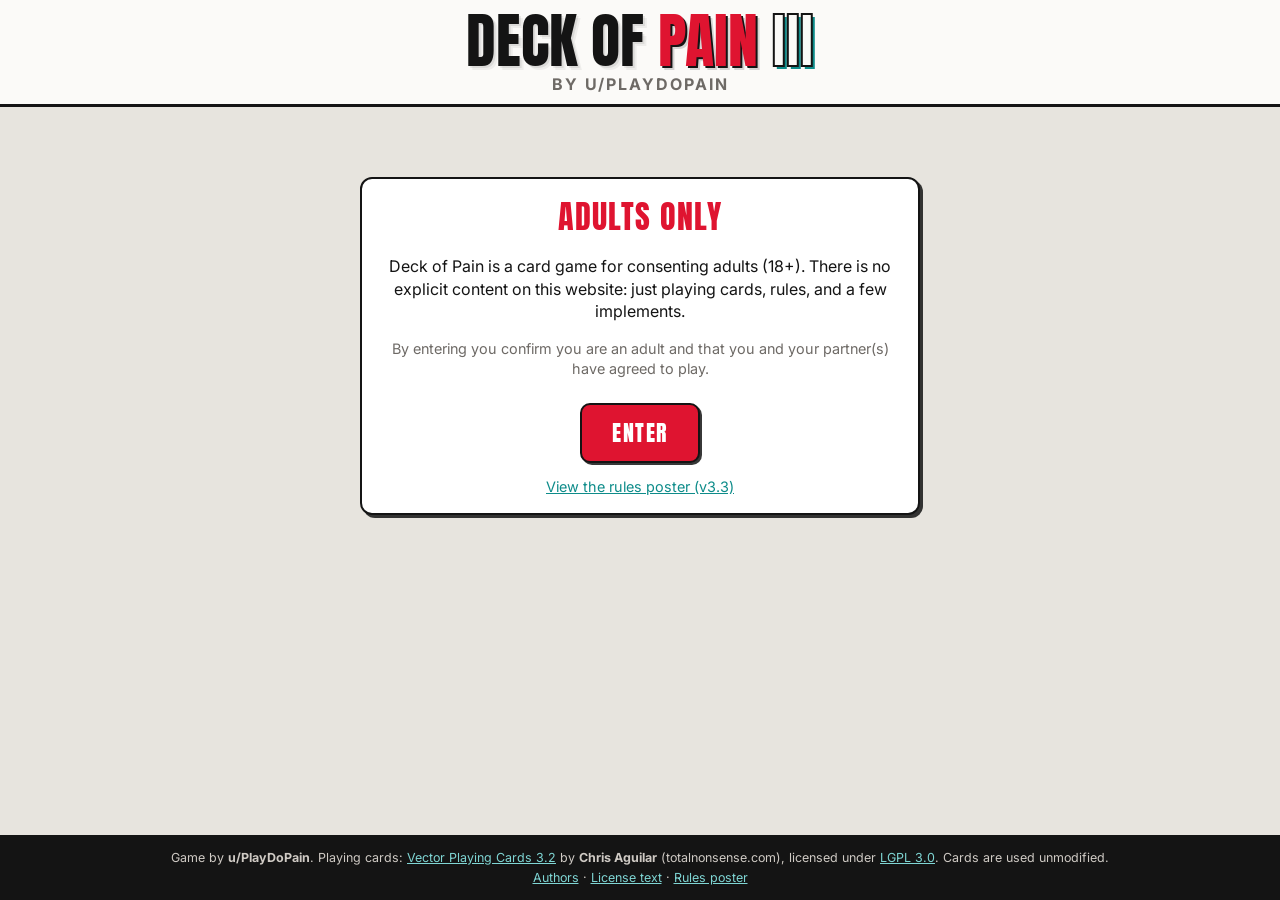
==== index.html @ e282c16d "Add playable web app, rules engine, tests and Pages workflow Co-Authored-By: Claude Sonnet 5.5 <nore" ====
<!DOCTYPE html>
<html lang="en">
<head>
<meta charset="UTF-8">
<meta name="viewport" content="width=device-width, initial-scale=1, viewport-fit=cover">
<meta name="robots" content="noindex, nofollow">
<meta name="apple-mobile-web-app-capable" content="yes">
<meta name="theme-color" content="#141414">
<title>Deck of Pain III</title>
<link rel="preconnect" href="https://fonts.googleapis.com">
<link rel="preconnect" href="https://fonts.gstatic.com" crossorigin>
<link href="https://fonts.googleapis.com/css2?family=Anton&family=IBM+Plex+Mono:wght@500;600&family=Inter:wght@400;500;600;700;800&display=swap" rel="stylesheet">
<link rel="stylesheet" href="css/style.css">
</head>
<body>
<header class="masthead">
  <div class="title">Deck of <span class="pain">Pain</span> <span class="three">III</span></div>
  <div class="byline">By u/PlayDoPain</div>
</header>

<main id="app">
  <!-- Cover -->
  <section id="screen-cover" class="screen">
    <div class="card-box cover-box">
      <h2>Adults only</h2>
      <p>Deck of Pain is a card game for consenting adults (18+). There is no explicit content on this website: just playing cards, rules, and a few implements.</p>
      <p class="muted">By entering you confirm you are an adult and that you and your partner(s) have agreed to play.</p>
      <button class="btn btn-primary btn-big" id="btn-enter">Enter</button>
      <p class="cover-links"><a href="poster.html" target="_blank" rel="noopener">View the rules poster (v3.3)</a></p>
    </div>
  </section>

  <!-- Setup -->
  <section id="screen-setup" class="screen" hidden>
    <div class="setup-grid">
      <div class="card-box sir-box">
        <h2><span class="role">SIR</span> Implements</h2>
        <div class="row-actions">
          <button class="btn btn-small" id="impl-all" type="button">All</button>
          <button class="btn btn-small" id="impl-none" type="button">None</button>
          <span class="muted" id="impl-count"></span>
        </div>
        <div class="impl-tiles" id="impl-tiles"></div>
      </div>
      <div class="card-box boy-box">
        <h2><span class="role">BOY</span> Privileges</h2>
        <label class="field">Privilege (clothed)
          <input type="text" id="priv-clothed" maxlength="120" autocomplete="off">
        </label>
        <label class="field">Privilege (restrained)
          <input type="text" id="priv-restrained" maxlength="120" autocomplete="off">
        </label>
        <p class="muted">Negotiate before you start. Boy can earn or revise it with a Straight or Three of a Kind.</p>
      </div>
    </div>
    <div class="center-actions">
      <button class="btn btn-primary btn-big" id="btn-start" type="button">Shuffle &amp; Begin</button>
    </div>
  </section>

  <!-- Game -->
  <section id="screen-game" class="screen" hidden>
    <div class="hud">
      <div class="hud-stats">
        <div class="stat"><span class="stat-label">Game</span><span class="stat-val" id="st-game">1</span></div>
        <div class="stat"><span class="stat-label">Round</span><span class="stat-val" id="st-round">1</span></div>
        <div class="stat"><span class="stat-label">Intensity</span><span class="stat-val" id="st-intensity">3</span></div>
        <div class="stat"><span class="stat-label">Clothes off</span><span class="stat-val" id="st-clothes">0</span></div>
        <div class="stat"><span class="stat-label">Restraints</span><span class="stat-val" id="st-restraints">0</span></div>
      </div>
      <div class="deck3d" id="deck3d" title="Cards left in the Drawing Pile">
        <div class="deck-stack" id="deck-stack"></div>
        <div class="deck-count"><b id="deck-n">54</b> left</div>
      </div>
      <div class="hud-controls">
        <div class="toggle" role="group" aria-label="Mode">
          <button type="button" id="mode-clothed" class="on" aria-pressed="true">Clothed</button>
          <button type="button" id="mode-restrained" aria-pressed="false">Restrained</button>
        </div>
        <button class="btn btn-small btn-ghost" id="btn-end" type="button">End game</button>
      </div>
    </div>

    <div class="panels">
      <div class="panel" id="p-implement"></div>
      <div class="panel" id="p-punish"></div>
      <div class="panel" id="p-sir"></div>
      <div class="panel" id="p-boy"></div>
    </div>
    <div class="center-actions">
      <button class="btn btn-primary btn-big" id="btn-execute" type="button">Execute</button>
    </div>
  </section>

  <!-- Game over -->
  <section id="screen-over" class="screen" hidden>
    <div class="card-box over-box" id="over-box"></div>
    <div class="center-actions">
      <button class="btn btn-big" id="btn-save-pic" type="button">Save as picture</button>
      <button class="btn btn-primary btn-big" id="btn-again" type="button">Play again</button>
    </div>
  </section>
</main>

<footer class="credits">
  <p>Game by <b>u/PlayDoPain</b>. Playing cards: <a href="https://totalnonsense.com/open-source-vector-playing-cards/" target="_blank" rel="noopener">Vector Playing Cards 3.2</a> by <b>Chris Aguilar</b> (totalnonsense.com), licensed under <a href="https://www.gnu.org/licenses/lgpl-3.0.html" target="_blank" rel="noopener">LGPL 3.0</a>. Cards are used unmodified.</p>
  <p><a href="assets/credits/AUTHORS.txt">Authors</a> · <a href="assets/credits/LGPL%203.0%20-%20LICENSING%20INFORMATION.txt">License text</a> · <a href="poster.html" target="_blank" rel="noopener">Rules poster</a></p>
</footer>

<div id="modal" class="modal" hidden><div class="modal-box" role="dialog" aria-modal="true"><div id="modal-body"></div><div class="modal-actions" id="modal-actions"></div></div></div>

<script src="js/yaml.js"></script>
<script src="js/icons.js"></script>
<script src="js/engine.js"></script>
<script src="js/app.js"></script>
</body>
</html>
---- css/style.css ----
:root{
  --ink:#141414; --paper:#FBFAF8; --bg:#E7E4DE; --punish:#DF1430; --mercy:#0E8C8A; --clothes:#7A2E8C; --muted:#6E6A66;
  --punish-bg:#FDEEEF; --mercy-bg:#EAF6F5; --icon-cut:#fff;
  --safe-b:env(safe-area-inset-bottom,0px);
}
*{box-sizing:border-box;}
html{-webkit-text-size-adjust:100%;}
body{margin:0; background:var(--bg); color:var(--ink); font-family:'Inter',system-ui,-apple-system,sans-serif; line-height:1.4;
  min-height:100vh; min-height:100dvh; display:flex; flex-direction:column; touch-action:manipulation;
  padding:env(safe-area-inset-top,0) env(safe-area-inset-right,0) 0 env(safe-area-inset-left,0);}
button,input{font:inherit; color:inherit;}
button{-webkit-tap-highlight-color:transparent; cursor:pointer;}
[hidden]{display:none !important;}
a{color:var(--mercy);}
h2,h3{margin:0 0 .5em;}
.muted{color:var(--muted); font-size:.9rem;}
.bad{color:var(--punish); font-weight:600;}

/* ---- masthead (persistent) ---- */
.masthead{background:var(--paper); border-bottom:3px solid var(--ink); text-align:center; padding:10px 12px 8px;}
.title{font-family:'Anton',Impact,sans-serif; font-size:clamp(32px,8vw,60px); line-height:1.02; text-transform:uppercase;
  text-shadow:2px 2px 0 rgba(0,0,0,.08),4px 4px 0 rgba(0,0,0,.05);}
.title .pain{color:var(--punish); text-shadow:2px 2px 0 var(--ink),4px 4px 0 rgba(0,0,0,.15);}
.title .three{color:var(--paper); -webkit-text-stroke:2px var(--ink); text-shadow:3px 3px 0 var(--mercy);}
.byline{font-size:clamp(11px,2.8vw,16px); letter-spacing:2px; text-transform:uppercase; color:var(--muted); font-weight:700; margin-top:2px;}

#app{flex:1; width:100%; max-width:1180px; margin:0 auto; padding:16px 12px 24px;}
.screen{animation:fadeIn .35s ease both;}

/* ---- boxes & buttons ---- */
.card-box{background:#fff; border:2px solid var(--ink); border-radius:12px; padding:16px 18px; box-shadow:3px 3px 0 rgba(20,20,20,.85);}
.cover-box{max-width:560px; margin:6vh auto 0; text-align:center;}
.cover-box h2{font-family:'Anton',Impact,sans-serif; font-weight:400; font-size:2rem; letter-spacing:1px; text-transform:uppercase; color:var(--punish);}
.cover-links{margin:14px 0 0; font-size:.9rem;}
.btn{border:2px solid var(--ink); background:#fff; border-radius:10px; padding:10px 16px; min-height:44px; font-weight:700; box-shadow:2px 2px 0 rgba(20,20,20,.85); transition:transform .08s, box-shadow .08s;}
.btn:active:not(:disabled){transform:translate(2px,2px); box-shadow:0 0 0 rgba(0,0,0,0);}
.btn:disabled{opacity:.45; cursor:not-allowed;}
.btn-primary{background:var(--punish); color:#fff;}
.btn-mercy{background:var(--mercy); color:#fff; width:100%; margin-top:10px;}
.btn-danger{background:var(--punish); color:#fff;}
.btn-ghost{background:transparent; box-shadow:none;}
.btn-small{min-height:36px; padding:4px 12px; font-size:.9rem;}
.btn-big{font-family:'Anton',Impact,sans-serif; font-weight:400; font-size:1.4rem; letter-spacing:1.5px; text-transform:uppercase; padding:12px 30px; min-height:56px;}
.center-actions{display:flex; justify-content:center; gap:14px; flex-wrap:wrap; margin-top:18px;}
.cover-box .btn-big{margin-top:10px;}

/* ---- setup ---- */
.setup-grid{display:grid; grid-template-columns:3fr 2fr; gap:16px; align-items:start;}
.sir-box{background:var(--punish-bg); border-color:var(--punish);}
.boy-box{background:var(--mercy-bg); border-color:var(--mercy);}
.role{font-family:'Anton',Impact,sans-serif; font-weight:400; font-size:1.7rem; margin-right:6px;}
.sir-box .role{color:var(--punish);} .boy-box .role{color:var(--mercy);}
.row-actions{display:flex; gap:8px; align-items:center; margin-bottom:10px;}
.impl-tiles{display:grid; grid-template-columns:repeat(auto-fill,minmax(104px,1fr)); gap:10px;}
.tile{background:#fff; border:2px solid #bbb; border-radius:10px; padding:8px 4px 6px; display:flex; flex-direction:column; align-items:center; gap:4px; color:#999; transition:border-color .12s, color .12s, transform .12s;}
.tile.on{border-color:var(--punish); color:var(--ink); box-shadow:2px 2px 0 var(--punish);}
.tile:active{transform:scale(.97);}
.tile-icon{display:block; width:48px; height:48px;} .tile-icon svg{width:100%; height:100%; display:block;}
.tile-name{font-size:.82rem; font-weight:700; text-align:center; line-height:1.15;}
.field{display:block; font-weight:700; margin-bottom:12px; font-size:.95rem;}
.field input{display:block; width:100%; margin-top:4px; padding:10px 12px; font-size:16px; border:2px solid var(--ink); border-radius:8px; background:#fff; font-weight:500;}

/* ---- HUD ---- */
.hud{display:grid; grid-template-columns:1fr auto auto; gap:12px 18px; align-items:center; margin-bottom:12px;}
.hud-stats{display:flex; flex-wrap:wrap; gap:8px;}
.stat{background:#fff; border:2px solid var(--ink); border-radius:8px; padding:4px 12px; min-width:76px; text-align:center;}
.stat-label{display:block; font-size:.66rem; font-weight:800; text-transform:uppercase; letter-spacing:.8px; color:var(--muted);}
.stat-val{font-family:'Anton',Impact,sans-serif; font-size:1.7rem; line-height:1.1;}
.hud-controls{display:flex; flex-direction:column; gap:8px; align-items:stretch;}
.toggle{display:flex; border:2px solid var(--ink); border-radius:10px; overflow:hidden; background:#fff;}
.toggle button{flex:1; border:0; background:transparent; padding:9px 14px; min-height:44px; font-weight:800; white-space:nowrap;}
.toggle button.on{background:var(--ink); color:#fff;}
#mode-restrained.on{background:var(--clothes);}

/* ---- 3D deck ---- */
.deck3d{width:104px; height:130px; perspective:520px; position:relative; text-align:center;}
.deck-stack{position:absolute; left:50%; top:58px; width:52px; height:73px; margin-left:-26px; transform-style:preserve-3d; transform:rotateX(60deg) rotateZ(-30deg);}
.deck-layer{position:absolute; inset:0; border-radius:4px; background:#fff; border:1px solid #8a8a8a;}
.deck-layer.top{background:repeating-linear-gradient(45deg,#8e1022 0 4px,#c92b3f 4px 8px); border:3px solid #fff; outline:1px solid #8a8a8a; outline-offset:-1px;}
.deck-count{position:absolute; bottom:-4px; left:0; right:0; font-size:.78rem; color:var(--muted);}
.deck3d.empty .deck-stack{opacity:.25;}

/* ---- panels ---- */
.panels{display:grid; grid-template-columns:1fr 1fr; gap:14px;}
.panel{background:#fff; border:2px solid var(--ink); border-radius:12px; padding:12px 14px; min-height:220px; box-shadow:3px 3px 0 rgba(20,20,20,.85); min-width:0;}
#p-punish,#p-sir{background:var(--punish-bg); border-color:var(--punish);}
#p-boy{background:var(--mercy-bg); border-color:var(--mercy);}
.ph{font-family:'Anton',Impact,sans-serif; font-weight:400; font-size:1.35rem; letter-spacing:1px; text-transform:uppercase; margin:0 0 8px; display:flex; align-items:center; gap:8px; flex-wrap:wrap;}
#p-punish .ph,#p-sir .ph{color:var(--punish);} #p-boy .ph{color:var(--mercy);}
.tag{font-family:'Inter',sans-serif; font-size:.72rem; letter-spacing:.3px; background:var(--punish); color:#fff; border-radius:20px; padding:2px 9px; text-transform:none; font-weight:700;}
.tag.mercy{background:var(--mercy);}

.impl-show{display:flex; flex-direction:column; align-items:center; gap:6px; padding:6px 0; animation:flipIn .55s ease both;}
.impl-icon{width:120px; height:120px;} .impl-icon svg{width:100%; height:100%;}
.impl-name{font-family:'Anton',Impact,sans-serif; font-size:1.7rem; text-transform:uppercase; letter-spacing:1px;}
.impl-pick{display:grid; grid-template-columns:repeat(auto-fill,minmax(88px,1fr)); gap:8px;}
.tile.mini{color:var(--ink); border-color:var(--mercy);} .tile.mini .tile-icon{width:38px; height:38px;}

.swats{display:flex; align-items:baseline; gap:10px; justify-content:center;}
.swat-num{font-family:'Anton',Impact,sans-serif; font-size:clamp(72px,14vw,110px); line-height:1; color:var(--punish); text-shadow:3px 3px 0 var(--ink);}
.swat-num.pop{animation:pop .45s ease;}
.swat-word{font-family:'Anton',Impact,sans-serif; font-size:1.5rem; text-transform:uppercase; letter-spacing:1px;}
.effects{display:flex; gap:12px; justify-content:center; flex-wrap:wrap; margin-top:4px;}
.effect{display:flex; align-items:center; gap:6px; color:var(--clothes); background:#fff; border:2px solid var(--clothes); border-radius:10px; padding:4px 12px 4px 6px; animation:pop .4s ease;}
.eicon{width:46px; height:46px; display:block;} .eicon svg{width:100%; height:100%;} .eicon.small{width:30px; height:30px; color:var(--punish);}
.ecount{font-family:'Anton',Impact,sans-serif; font-size:1.5rem;}
.elabel{font-size:.78rem; font-weight:800; text-transform:uppercase; letter-spacing:.5px;}
.note{font-size:.85rem; color:var(--muted); align-self:center;}
.privilege{display:flex; gap:10px; align-items:center; margin-top:10px; background:#fff; border:2px dashed var(--mercy); border-radius:10px; padding:8px 12px; animation:pop .4s ease;}
.ptext{font-weight:800; font-size:1.1rem; color:var(--mercy); overflow-wrap:anywhere;}
.mercy-line{margin-top:10px; font-size:.9rem; color:var(--mercy); text-align:center;}

.cards{display:flex; flex-wrap:wrap; gap:8px; justify-content:center; padding:2px 0;}
.pcard{display:block; width:100%; height:auto; border-radius:6px; background:#fff; pointer-events:none; user-select:none; -webkit-user-drag:none;}
.cardwrap{width:clamp(78px,18vw,128px); box-shadow:2px 3px 6px rgba(0,0,0,.3); border-radius:7px;}
.cardwrap.deal{animation:dealIn .5s cubic-bezier(.2,.8,.3,1) both; animation-delay:calc(var(--i) * .12s);}
.cardbtn{padding:0; border:0; background:transparent; width:clamp(62px,13.5vw,96px); border-radius:7px; box-shadow:1px 2px 5px rgba(0,0,0,.3); transition:transform .15s, box-shadow .15s; position:relative;}
.cardbtn.sel{transform:translateY(-12px); box-shadow:0 0 0 3px var(--mercy),0 8px 12px rgba(0,0,0,.35);}
.cardbtn.deal{animation:dealIn .5s cubic-bezier(.2,.8,.3,1) both;}
.cardbtn:disabled{opacity:.55; cursor:default;}
.hand{padding-top:14px;}
.mercy-status{margin-top:10px; font-size:.92rem; display:flex; flex-direction:column; gap:4px;}
.opt{display:flex; align-items:center; gap:8px; padding:6px 10px; border:2px solid var(--mercy); border-radius:8px; background:#fff; cursor:pointer; min-height:40px;}
.opt.on{background:var(--mercy); color:#fff;}
.opt input{accent-color:#fff;}

#screen-game .center-actions{position:sticky; bottom:0; margin:14px -12px 0; padding:10px 12px calc(10px + var(--safe-b)); background:linear-gradient(to top,var(--bg) 70%,rgba(231,228,222,0));}
#btn-execute{min-width:min(100%,320px);}

/* ---- game over ---- */
.over-box h2{font-family:'Anton',Impact,sans-serif; font-weight:400; font-size:2.2rem; text-transform:uppercase; color:var(--punish);}
.over-box h3{font-family:'Anton',Impact,sans-serif; font-weight:400; letter-spacing:1px; text-transform:uppercase; margin-top:22px;}
.big-stats{display:grid; grid-template-columns:repeat(auto-fit,minmax(140px,1fr)); gap:10px;}
.big-stats div{border:2px solid var(--ink); border-radius:10px; padding:10px; text-align:center; background:var(--paper);}
.big-stats b{display:block; font-family:'Anton',Impact,sans-serif; font-weight:400; font-size:2.2rem; color:var(--punish); line-height:1.1;}
.big-stats span{font-size:.72rem; text-transform:uppercase; font-weight:800; letter-spacing:.7px; color:var(--muted);}
.impl-stats{display:grid; grid-template-columns:repeat(auto-fill,minmax(220px,1fr)); gap:8px;}
.istat{display:flex; align-items:center; gap:10px; border:2px solid var(--punish); border-radius:10px; padding:6px 12px; background:var(--punish-bg);}
.istat .tile-icon{width:40px; height:40px; flex-shrink:0;} .iname{flex:1; font-weight:700;} .istat b{font-family:'Anton',Impact,sans-serif; font-weight:400; font-size:1.6rem; color:var(--punish);}
.mercy-stats{display:grid; grid-template-columns:repeat(auto-fit,minmax(110px,1fr)); gap:8px;}
.mstat{border:2px solid var(--mercy); background:var(--mercy-bg); border-radius:10px; padding:8px; text-align:center; font-weight:700;}
.mstat b{display:block; font-family:'Anton',Impact,sans-serif; font-weight:400; font-size:1.8rem; color:var(--mercy);}

/* ---- footer & modal ---- */
.credits{background:var(--ink); color:#cfcac4; font-size:.78rem; padding:12px 14px calc(12px + var(--safe-b)); text-align:center;}
.credits p{margin:2px 0;} .credits a{color:#7fd6d4;}
.modal{position:fixed; inset:0; background:rgba(0,0,0,.6); display:flex; align-items:center; justify-content:center; padding:16px; z-index:50; animation:fadeIn .2s ease;}
.modal-box{background:var(--paper); border:3px solid var(--ink); border-radius:14px; padding:20px; width:100%; max-width:420px; box-shadow:5px 5px 0 rgba(0,0,0,.5);}
.modal-box h3{font-family:'Anton',Impact,sans-serif; font-weight:400; font-size:1.5rem; text-transform:uppercase; color:var(--punish);}
.modal-box input{width:100%; padding:10px 12px; font-size:16px; border:2px solid var(--ink); border-radius:8px;}
.modal-actions{display:flex; gap:10px; justify-content:flex-end; margin-top:16px; flex-wrap:wrap;}

/* ---- animations (CSS only) ---- */
@keyframes fadeIn{from{opacity:0; transform:translateY(6px);}to{opacity:1; transform:none;}}
@keyframes dealIn{from{opacity:0; transform:translateY(-40px) rotate(-12deg) scale(.8);}to{opacity:1; transform:none;}}
@keyframes flipIn{from{opacity:0; transform:perspective(500px) rotateY(90deg);}to{opacity:1; transform:perspective(500px) rotateY(0);}}
@keyframes pop{0%{transform:scale(.6);}60%{transform:scale(1.18);}100%{transform:scale(1);}}

/* ---- responsive ---- */
@media (max-width:820px){
  .setup-grid{grid-template-columns:1fr;}
  .panels{grid-template-columns:1fr;}
  .hud{grid-template-columns:1fr auto;}
  .hud-stats{grid-column:1 / -1;}
  .hud-stats{display:grid; grid-template-columns:repeat(5,1fr); gap:6px;}
  .stat{min-width:0; padding:4px 2px;}
  .stat-label{font-size:.55rem; letter-spacing:0;}
  .stat-val{font-size:1.45rem;}
  .hud-controls{grid-column:2; grid-row:2;}
  .deck3d{grid-column:1; grid-row:2; justify-self:start;}
}
@media (max-width:420px){
  .btn-big{font-size:1.2rem; padding:10px 20px;}
  .title .three{-webkit-text-stroke-width:1.5px;}
}
@media (prefers-reduced-motion:reduce){
  *,*::before,*::after{animation:none !important; transition:none !important;}
}
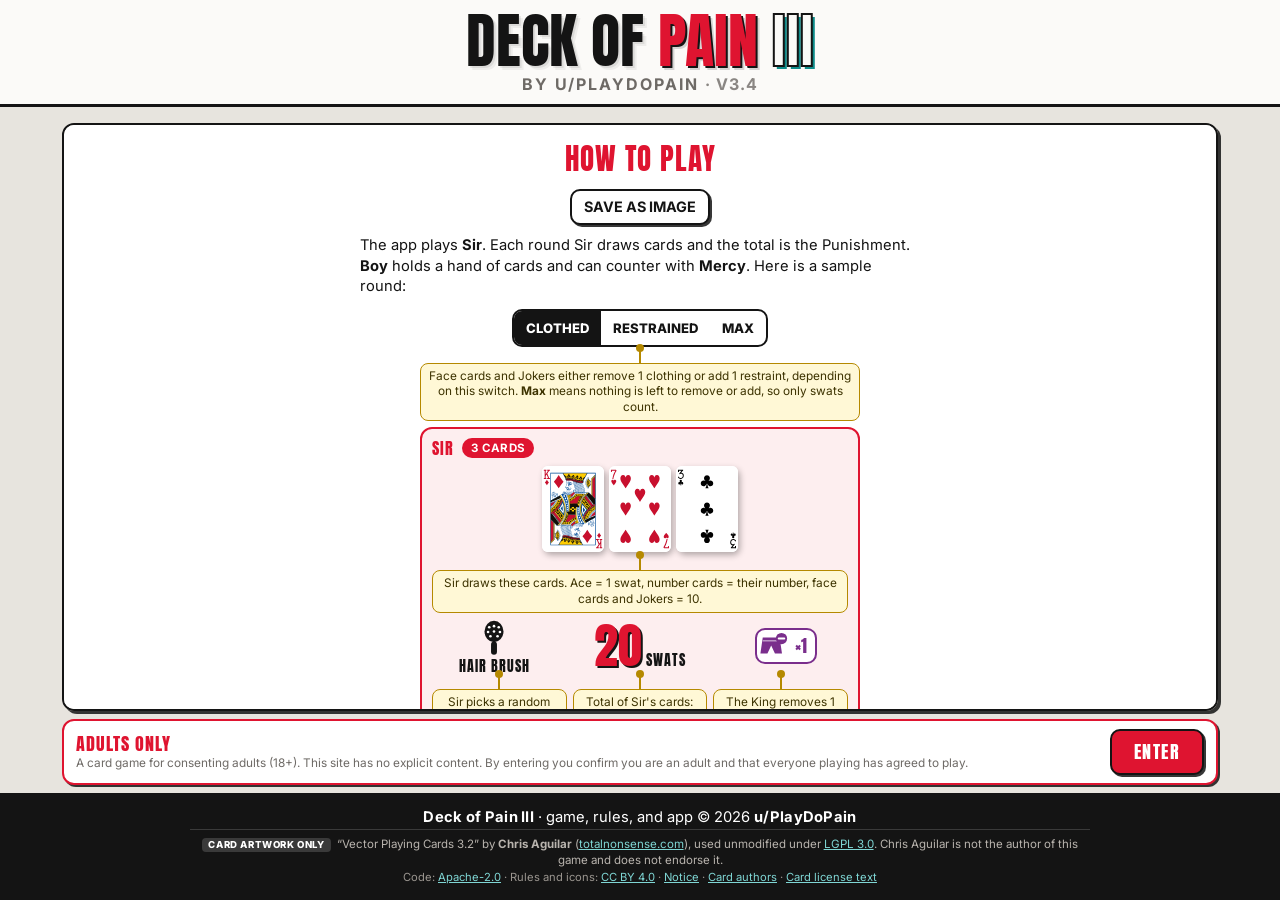
==== commit 84ca9087: "Patch 4 (v3.4): two-player mode, rules page, licenses, US English - Duo mode: two boards side by sid" ====
--- a/index.html
+++ b/index.html
@@ -1,4 +1,5 @@
 <!DOCTYPE html>
+<!-- Deck of Pain III. Copyright 2026 PlayDoPain. Apache-2.0 (code); CC BY 4.0 (rules, text, icons). See NOTICE. Card art: Chris Aguilar, LGPL 3.0. -->
 <html lang="en">
 <head>
 <meta charset="UTF-8">
@@ -15,23 +16,94 @@
 <body>
 <header class="masthead">
   <div class="title">Deck of <span class="pain">Pain</span> <span class="three">III</span></div>
-  <div class="byline">By u/PlayDoPain</div>
+  <div class="byline">By u/PlayDoPain <span class="ver">· v3.4</span></div>
 </header>
 
 <main id="app">
-  <!-- Cover -->
+  <!-- Cover: scrollable rules above, a small persistent adults-only box below -->
   <section id="screen-cover" class="screen">
-    <div class="card-box cover-box">
-      <h2>Adults only</h2>
-      <p>Deck of Pain is a card game for consenting adults (18+). There is no explicit content on this website: just playing cards, rules, and a few implements.</p>
-      <p class="muted">By entering you confirm you are an adult and that you and your partner(s) have agreed to play.</p>
+    <div class="rules-panel" id="rules" tabindex="0" aria-label="How to play">
+      <h2 class="rules-title">How to play</h2>
+      <div class="rules-actions no-export"><button class="btn btn-small" id="btn-save-cover" type="button">Save as image</button></div>
+      <p class="rules-intro">The app plays <b>Sir</b>. Each round Sir draws cards and the total is the Punishment. <b>Boy</b> holds a hand of cards and can counter with <b>Mercy</b>. Here is a sample round:</p>
+
+      <div class="rules-demo">
+        <div class="d-state">
+          <div class="toggle"><button type="button" class="clothed on">Clothed</button><button type="button" class="restrained">Restrained</button><button type="button" class="max">Max</button></div>
+        </div>
+        <div class="callout" style="--x:50%"><div class="cl-box">Face cards and Jokers either remove 1 clothing or add 1 restraint, depending on this switch. <b>Max</b> means nothing is left to remove or add, so only swats count.</div></div>
+
+        <div class="d-sir">
+          <h3 class="ph">Sir <span class="tag">3 cards</span></h3>
+          <div class="cards">
+            <div class="cardwrap"><img class="pcard" src="assets/cards/DIAMOND-13-KING.svg" alt="King of diamonds"></div>
+            <div class="cardwrap"><img class="pcard" src="assets/cards/HEART-7.svg" alt="7 of hearts"></div>
+            <div class="cardwrap"><img class="pcard" src="assets/cards/CLUB-3.svg" alt="3 of clubs"></div>
+          </div>
+          <div class="callout" style="--x:50%"><div class="cl-box">Sir draws these cards. Ace = 1 swat, number cards = their number, face cards and Jokers = 10.</div></div>
+
+          <div class="d-cells">
+            <div class="impl-show"><div class="impl-icon" data-icon="hair brush"></div><div class="impl-name">Hair brush</div></div>
+            <div class="swats"><span class="swat-num">20</span><span class="swat-word">swats</span></div>
+            <div class="effects"><div class="effect"><span class="eicon" data-icon="clothes"></span><span class="ecount">×1</span></div></div>
+          </div>
+          <div class="d-calls">
+            <div class="callout" style="--x:50%"><div class="cl-box">Sir picks a random implement.</div></div>
+            <div class="callout" style="--x:50%"><div class="cl-box">Total of Sir's cards: 10 + 7 + 3.</div></div>
+            <div class="callout" style="--x:50%"><div class="cl-box">The King removes 1 clothing.</div></div>
+          </div>
+
+          <div class="privilege"><span class="eicon small" data-icon="privilege"></span><div><div class="ptext">Get a rub</div></div></div>
+          <div class="callout" style="--x:50%"><div class="cl-box">A <b>Straight</b> earns Boy this Privilege. A <b>Three of a Kind</b> lets him revise it. Privileges are agreed before you start.</div></div>
+        </div>
+
+        <div class="d-boy">
+          <h3 class="ph">Boy <span class="tag mercy">5 cards</span></h3>
+          <div class="cards hand">
+            <div class="cardbtn"><img class="pcard" src="assets/cards/SPADE-2.svg" alt="2 of spades"></div>
+            <div class="cardbtn sel"><img class="pcard" src="assets/cards/SPADE-5.svg" alt="5 of spades"></div>
+            <div class="cardbtn sel"><img class="pcard" src="assets/cards/HEART-5.svg" alt="5 of hearts"></div>
+            <div class="cardbtn"><img class="pcard" src="assets/cards/CLUB-9.svg" alt="9 of clubs"></div>
+            <div class="cardbtn"><img class="pcard" src="assets/cards/DIAMOND-11-JACK.svg" alt="Jack of diamonds"></div>
+          </div>
+          <div class="callout" style="--x:50%"><div class="cl-box">Boy's hand: 3 cards to start, +1 every round. Tap up to 3 cards to counter. A <b>Joker</b> is wild.</div></div>
+          <div class="mercy-picks">
+            <button type="button" class="pickbtn gray">Single</button><button type="button" class="pickbtn on">Pair</button><button type="button" class="pickbtn gray">Flush</button><button type="button" class="pickbtn gray">Straight</button><button type="button" class="pickbtn gray">3 of a Kind</button>
+          </div>
+          <div class="callout" style="--x:50%"><div class="cl-box"><b>Single:</b> swats minus the card's value. <b>Pair:</b> Sir draws fresh cards. <b>Flush:</b> Boy picks the implement. <b>Straight:</b> Boy earns the Privilege. <b>Three of a Kind:</b> revise the Privilege. These buttons pick the best cards for you.</div></div>
+          <div class="boy-actions"><div class="mercy-status"><span class="muted">Pair — Re-roll: fresh draw</span></div><div class="act-btns"><button type="button" class="btn btn-mercy">Counter</button></div></div>
+          <div class="callout" style="--x:80%"><div class="cl-box">Counter plays the cards. One counter per round.</div></div>
+        </div>
+
+        <button type="button" class="btn btn-primary demo-exec">Execute</button>
+        <div class="callout" style="--x:50%"><div class="cl-box"><b>Execute</b> ends the round: the swats are given and the next round starts.</div></div>
+      </div>
+
+      <h3 class="rules-h">New Game+</h3>
+      <p class="rules-p">When the Drawing Pile runs out, start <b>New Game+</b>: the discards are reshuffled, Sir draws 1 more card each round, and Boy keeps his hand.</p>
+      <h3 class="rules-h">Two players</h3>
+      <p class="rules-p">On a landscape tablet or desktop you can play with two Boys. Each Boy has his own cards, hand, and Punishment; a random Boy gets priority each round, but either may act. A Boy can <b>Counter</b> for himself or <b>Transfer</b> his Mercy to the other Boy. A transferred Straight gives the other Boy <i>your</i> Privilege, and with a transferred Flush you pick his implement. Each Boy has his own color.</p>
+    </div>
+
+    <div class="adults-box">
+      <div class="adults-text">
+        <h2>Adults only</h2>
+        <p id="adults-note">A card game for consenting adults (18+). This site has no explicit content. By entering you confirm you are an adult and that everyone playing has agreed to play.</p>
+      </div>
       <button class="btn btn-primary btn-big" id="btn-enter">Enter</button>
-      <p class="cover-links"><a href="poster.html" target="_blank" rel="noopener">View the rules poster (v3.3)</a></p>
     </div>
   </section>
 
   <!-- Setup -->
   <section id="screen-setup" class="screen" hidden>
+    <div class="players-row">
+      <span class="players-label">Players</span>
+      <div class="toggle" role="group" aria-label="Number of players">
+        <button type="button" id="players-1" class="on" aria-pressed="true">1 player</button>
+        <button type="button" id="players-2" aria-pressed="false">2 players</button>
+      </div>
+      <span class="bad duo-note" id="duo-note" hidden>Two players needs a landscape tablet or desktop screen.</span>
+    </div>
     <div class="setup-grid">
       <div class="card-box sir-box">
         <h2><span class="role">SIR</span> Implements</h2>
@@ -42,16 +114,7 @@
         </div>
         <div class="impl-tiles" id="impl-tiles"></div>
       </div>
-      <div class="card-box boy-box">
-        <h2><span class="role">BOY</span> Privileges</h2>
-        <label class="field">Privilege (clothed)
-          <input type="text" id="priv-clothed" maxlength="120" autocomplete="off">
-        </label>
-        <label class="field">Privilege (restrained)
-          <input type="text" id="priv-restrained" maxlength="120" autocomplete="off">
-        </label>
-        <p class="muted">Negotiate before you start. Boy can earn or revise it with a Straight or Three of a Kind.</p>
-      </div>
+      <div class="boy-boxes one" id="boy-boxes"></div>
     </div>
     <div class="center-actions">
       <button class="btn btn-primary btn-big" id="btn-start" type="button">Shuffle &amp; Begin</button>
@@ -65,28 +128,22 @@
         <div class="stat"><span class="stat-label">Game</span><span class="stat-val" id="st-game">1</span></div>
         <div class="stat"><span class="stat-label">Round</span><span class="stat-val" id="st-round">1</span></div>
         <div class="stat"><span class="stat-label">Intensity</span><span class="stat-val" id="st-intensity">3</span></div>
-        <div class="stat"><span class="stat-label">Clothes off</span><span class="stat-val" id="st-clothes">0</span></div>
-        <div class="stat"><span class="stat-label">Restraints</span><span class="stat-val" id="st-restraints">0</span></div>
+        <div class="stat solo-only"><span class="stat-label">Clothes off</span><span class="stat-val" id="st-clothes">0</span></div>
+        <div class="stat solo-only"><span class="stat-label">Restraints</span><span class="stat-val" id="st-restraints">0</span></div>
+        <div class="stat stat-pile"><span class="stat-label">Pile</span><span class="stat-val" id="st-pile">54</span></div>
       </div>
       <div class="deck3d" id="deck3d" title="Cards left in the Drawing Pile">
         <div class="deck-stack" id="deck-stack"></div>
         <div class="deck-count"><b id="deck-n">54</b> left</div>
       </div>
       <div class="hud-controls">
-        <div class="toggle" role="group" aria-label="Mode">
-          <button type="button" id="mode-clothed" class="on" aria-pressed="true">Clothed</button>
-          <button type="button" id="mode-restrained" aria-pressed="false">Restrained</button>
-        </div>
+        <div id="hud-toggle"></div>
         <button class="btn btn-small btn-ghost" id="btn-end" type="button">End game</button>
       </div>
     </div>
 
-    <div class="panels">
-      <div class="panel" id="p-implement"></div>
-      <div class="panel" id="p-punish"></div>
-      <div class="panel" id="p-sir"></div>
-      <div class="panel" id="p-boy"></div>
-    </div>
+    <div id="boards" class="boards"></div>
+
     <div class="center-actions">
       <button class="btn btn-primary btn-big" id="btn-execute" type="button">Execute</button>
     </div>
@@ -103,9 +160,13 @@
 </main>
 
 <footer class="credits">
-  <p>Game by <b>u/PlayDoPain</b>. Playing cards: <a href="https://totalnonsense.com/open-source-vector-playing-cards/" target="_blank" rel="noopener">Vector Playing Cards 3.2</a> by <b>Chris Aguilar</b> (totalnonsense.com), licensed under <a href="https://www.gnu.org/licenses/lgpl-3.0.html" target="_blank" rel="noopener">LGPL 3.0</a>. Cards are used unmodified.</p>
-  <p><a href="assets/credits/AUTHORS.txt">Authors</a> · <a href="assets/credits/LGPL%203.0%20-%20LICENSING%20INFORMATION.txt">License text</a> · <a href="poster.html" target="_blank" rel="noopener">Rules poster</a></p>
+  <p class="cr-game"><b>Deck of Pain III</b> · game, rules, and app © 2026 <b>u/PlayDoPain</b><span class="cr-short"> · card art by Chris Aguilar (LGPL 3.0), unmodified</span></p>
+  <p class="cr-art"><span class="cr-label">Card artwork only</span>“Vector Playing Cards 3.2” by <b>Chris Aguilar</b> (<a href="https://totalnonsense.com/open-source-vector-playing-cards/" target="_blank" rel="noopener">totalnonsense.com</a>), used unmodified under <a href="https://www.gnu.org/licenses/lgpl-3.0.html" target="_blank" rel="noopener">LGPL 3.0</a>. Chris Aguilar is not the author of this game and does not endorse it.</p>
+  <p class="cr-links">Code: <a href="https://github.com/PlayDoPain/DeckOfPain/blob/main/LICENSE" target="_blank" rel="noopener">Apache-2.0</a> · Rules and icons: <a href="https://github.com/PlayDoPain/DeckOfPain/blob/main/LICENSE-CONTENT-CC-BY-4.0.txt" target="_blank" rel="noopener">CC BY 4.0</a> · <a href="https://github.com/PlayDoPain/DeckOfPain/blob/main/NOTICE" target="_blank" rel="noopener">Notice</a> · <a href="assets/credits/AUTHORS.txt">Card authors</a> · <a href="assets/credits/LGPL%203.0%20-%20LICENSING%20INFORMATION.txt">Card license text</a></p>
 </footer>
+
+<div id="rotate" class="rotate" aria-hidden="true"><div class="rotate-icon"></div><p>Please turn your phone upright.<br>This game is played in portrait.</p></div>
+<div id="rotate-duo" class="rotate" aria-hidden="true"><div class="rotate-icon landscape"></div><p>Two players needs a wide landscape screen.<br>Turn your tablet sideways, or widen the window.</p></div>
 
 <div id="modal" class="modal" hidden><div class="modal-box" role="dialog" aria-modal="true"><div id="modal-body"></div><div class="modal-actions" id="modal-actions"></div></div></div>
 
--- a/css/style.css
+++ b/css/style.css
@@ -1,55 +1,133 @@
+/* SPDX-License-Identifier: Apache-2.0
+   Copyright 2026 PlayDoPain (u/PlayDoPain). See NOTICE. */
 :root{
   --ink:#141414; --paper:#FBFAF8; --bg:#E7E4DE; --punish:#DF1430; --mercy:#0E8C8A; --clothes:#7A2E8C; --muted:#6E6A66;
-  --punish-bg:#FDEEEF; --mercy-bg:#EAF6F5; --icon-cut:#fff;
+  --p0:#1A5FD0; --p1:#D96A00; /* Boy A: blue, Boy B: orange (not used anywhere else) */
+  --punish-bg:#FDEEEF; --mercy-bg:#EAF6F5; --icon-cut:#fff; --note:#B58900; --note-bg:#FFF8D6;
   --safe-b:env(safe-area-inset-bottom,0px);
 }
 *{box-sizing:border-box;}
 html{-webkit-text-size-adjust:100%;}
 body{margin:0; background:var(--bg); color:var(--ink); font-family:'Inter',system-ui,-apple-system,sans-serif; line-height:1.4;
-  min-height:100vh; min-height:100dvh; display:flex; flex-direction:column; touch-action:manipulation;
+  min-height:100vh; min-height:100dvh; display:flex; flex-direction:column; touch-action:manipulation; text-transform:uppercase;
   padding:env(safe-area-inset-top,0) env(safe-area-inset-right,0) 0 env(safe-area-inset-left,0);}
 button,input{font:inherit; color:inherit;}
+button{text-transform:inherit;}
 button{-webkit-tap-highlight-color:transparent; cursor:pointer;}
 [hidden]{display:none !important;}
 a{color:var(--mercy);}
 h2,h3{margin:0 0 .5em;}
 .muted{color:var(--muted); font-size:.9rem;}
 .bad{color:var(--punish); font-weight:600;}
+/* Explanations, warnings, and typed text keep normal case; everything else is upper case */
+.muted,.bad,.mercy-status,.mercy-line,.modal-box p,.credits,.rules-intro,.rules-p,.cl-box,.adults-text p,input,.duo-note{text-transform:none;}
 
 /* ---- masthead (persistent) ---- */
 .masthead{background:var(--paper); border-bottom:3px solid var(--ink); text-align:center; padding:10px 12px 8px;}
-.title{font-family:'Anton',Impact,sans-serif; font-size:clamp(32px,8vw,60px); line-height:1.02; text-transform:uppercase;
+.title{font-family:'Anton',Impact,sans-serif; font-size:clamp(32px,8vw,60px); line-height:1.02;
   text-shadow:2px 2px 0 rgba(0,0,0,.08),4px 4px 0 rgba(0,0,0,.05);}
 .title .pain{color:var(--punish); text-shadow:2px 2px 0 var(--ink),4px 4px 0 rgba(0,0,0,.15);}
 .title .three{color:var(--paper); -webkit-text-stroke:2px var(--ink); text-shadow:3px 3px 0 var(--mercy);}
-.byline{font-size:clamp(11px,2.8vw,16px); letter-spacing:2px; text-transform:uppercase; color:var(--muted); font-weight:700; margin-top:2px;}
-
-#app{flex:1; width:100%; max-width:1180px; margin:0 auto; padding:16px 12px 24px;}
+.byline{font-size:clamp(11px,2.8vw,16px); letter-spacing:2px; color:var(--muted); font-weight:700; margin-top:2px;}
+.byline .ver{letter-spacing:1px; opacity:.8;}
+
+#app{flex:1; min-height:0; width:100%; max-width:1180px; margin:0 auto; padding:16px 12px 24px; display:flex; flex-direction:column;}
+body.mode-duo #app{max-width:1600px;}
 .screen{animation:fadeIn .35s ease both;}
 
 /* ---- boxes & buttons ---- */
 .card-box{background:#fff; border:2px solid var(--ink); border-radius:12px; padding:16px 18px; box-shadow:3px 3px 0 rgba(20,20,20,.85);}
-.cover-box{max-width:560px; margin:6vh auto 0; text-align:center;}
-.cover-box h2{font-family:'Anton',Impact,sans-serif; font-weight:400; font-size:2rem; letter-spacing:1px; text-transform:uppercase; color:var(--punish);}
-.cover-links{margin:14px 0 0; font-size:.9rem;}
 .btn{border:2px solid var(--ink); background:#fff; border-radius:10px; padding:10px 16px; min-height:44px; font-weight:700; box-shadow:2px 2px 0 rgba(20,20,20,.85); transition:transform .08s, box-shadow .08s;}
 .btn:active:not(:disabled){transform:translate(2px,2px); box-shadow:0 0 0 rgba(0,0,0,0);}
 .btn:disabled{opacity:.45; cursor:not-allowed;}
 .btn-primary{background:var(--punish); color:#fff;}
-.btn-mercy{background:var(--mercy); color:#fff; width:100%; margin-top:10px;}
+.btn-mercy{background:var(--mercy); color:#fff;}
+.btn-transfer{background:#fff; color:var(--mercy); border-color:var(--mercy);}
 .btn-danger{background:var(--punish); color:#fff;}
 .btn-ghost{background:transparent; box-shadow:none;}
 .btn-small{min-height:36px; padding:4px 12px; font-size:.9rem;}
-.btn-big{font-family:'Anton',Impact,sans-serif; font-weight:400; font-size:1.4rem; letter-spacing:1.5px; text-transform:uppercase; padding:12px 30px; min-height:56px;}
+.btn-big{font-family:'Anton',Impact,sans-serif; font-weight:400; font-size:1.4rem; letter-spacing:1.5px; padding:12px 30px; min-height:56px;}
 .center-actions{display:flex; justify-content:center; gap:14px; flex-wrap:wrap; margin-top:18px;}
-.cover-box .btn-big{margin-top:10px;}
+
+/* ---- toggles (Clothed / Restrained / Max, and player count) ---- */
+.toggle{display:flex; border:2px solid var(--ink); border-radius:10px; overflow:hidden; background:#fff;}
+.toggle button{flex:1; border:0; background:transparent; padding:9px 14px; min-height:44px; font-weight:800; white-space:nowrap;}
+.toggle button.on{background:var(--ink); color:#fff;}
+.toggle button.restrained.on{background:var(--clothes);}
+.toggle button.max.on{background:var(--punish);}
+.toggle button:disabled{opacity:.4; cursor:not-allowed;}
+
+/* ---- cover: scrollable rules, small persistent adults box ---- */
+body.cover-active{height:100vh; height:100dvh; overflow:hidden;}
+body.cover-active #app{padding-bottom:8px;}
+#screen-cover{flex:1; min-height:0; display:flex; flex-direction:column; gap:8px;}
+.rules-panel{flex:1; min-height:0; overflow-y:auto; -webkit-overflow-scrolling:touch; background:#fff; border:2px solid var(--ink); border-radius:12px; padding:14px 14px 20px; box-shadow:3px 3px 0 rgba(20,20,20,.85);}
+.rules-title{font-family:'Anton',Impact,sans-serif; font-weight:400; font-size:1.8rem; letter-spacing:1px; text-align:center; color:var(--punish);}
+.rules-intro,.rules-p{max-width:560px; margin:0 auto 12px; font-size:.92rem;}
+.rules-h{font-family:'Anton',Impact,sans-serif; font-weight:400; letter-spacing:1px; max-width:560px; margin:18px auto 4px; color:var(--mercy);}
+.adults-box{flex:none; display:flex; align-items:center; gap:12px; background:#fff; border:2px solid var(--punish); border-radius:12px; padding:8px 12px; box-shadow:2px 2px 0 rgba(20,20,20,.85);}
+.adults-text{flex:1; min-width:0;}
+.adults-text h2{font-family:'Anton',Impact,sans-serif; font-weight:400; font-size:1.1rem; letter-spacing:1px; margin:0; color:var(--punish);}
+.adults-text p{margin:0; font-size:.74rem; line-height:1.25; color:var(--muted);}
+.adults-box .btn-big{font-size:1.15rem; padding:6px 22px; min-height:46px; flex:none;}
+
+/* sample round on the cover, built from the same pieces as the game */
+.rules-demo{max-width:440px; margin:0 auto;}
+.d-state{display:flex; justify-content:center;} .d-state .toggle button{min-height:34px; padding:4px 12px; font-size:.82rem; cursor:default;}
+.d-sir,.d-boy{border:2px solid; border-radius:12px; padding:8px 10px;}
+.d-sir{background:var(--punish-bg); border-color:var(--punish);}
+.d-boy{background:var(--mercy-bg); border-color:var(--mercy); margin-top:12px;}
+.d-sir .ph{color:var(--punish);} .d-boy .ph{color:var(--mercy);}
+.rules-demo .ph{font-size:1rem; margin-bottom:4px;}
+.rules-demo .cards{flex-wrap:nowrap; justify-content:center; gap:5px;}
+.rules-demo .cardwrap{width:62px; flex:none;}
+.rules-demo .hand{padding-top:10px;}
+.rules-demo .cardbtn{width:calc((100% - 20px) / 5); cursor:default;}
+.d-cells{display:grid; grid-template-columns:1fr 1.25fr 1fr; align-items:center; gap:6px;}
+.rules-demo .impl-show{animation:none; padding:0; gap:2px;} .rules-demo .impl-icon{width:38px; height:38px;} .rules-demo .impl-name{font-size:.85rem; text-align:center; line-height:1.05;}
+.rules-demo .swats{justify-content:center; gap:4px;} .rules-demo .swat-num{font-size:48px; text-shadow:2px 2px 0 var(--ink);} .rules-demo .swat-word{font-size:.9rem;}
+.rules-demo .effects{margin:0; justify-content:center;} .rules-demo .effect{animation:none; padding:1px 8px 1px 2px;} .rules-demo .eicon{width:30px; height:30px;} .rules-demo .ecount{font-size:1.1rem;}
+.rules-demo .privilege{animation:none; justify-content:center; padding:3px 8px; gap:6px; margin-top:8px;} .rules-demo .eicon.small{width:20px; height:20px;} .rules-demo .ptext{font-size:.85rem;}
+.d-calls{display:grid; grid-template-columns:1fr 1fr 1fr; gap:6px;}
+.rules-demo .mercy-picks{margin-top:4px; flex-wrap:nowrap;} .rules-demo .pickbtn{cursor:default; padding:2px 2px; font-size:.62rem; min-height:28px;}
+.rules-demo .boy-actions{display:flex; gap:6px; align-items:stretch; margin-top:6px;}
+.rules-demo .mercy-status{flex:1; margin:0; justify-content:center; font-size:.76rem;}
+.rules-demo .btn-mercy{width:104px; min-height:38px; margin:0;}
+.demo-exec{width:100%; margin-top:10px; font-family:'Anton',Impact,sans-serif; font-weight:400; font-size:1.1rem; letter-spacing:1.5px; cursor:default;}
+
+/* the cover rendered off-screen to make the long PNG */
+.rules-actions{text-align:center; margin:-4px 0 10px;}
+.cover-export{position:fixed; left:-10000px; top:0; width:480px; background:var(--bg); display:block;}
+.cover-export .masthead{display:block; padding:10px 12px 8px;}
+.cover-export .title{font-size:44px;} .cover-export .byline{font-size:.75rem;}
+.cover-export .title .three{color:var(--mercy); -webkit-text-stroke:0; text-shadow:2px 2px 0 var(--ink);}
+.cover-export .rules-panel{overflow:visible; max-height:none; height:auto; flex:none; margin:12px; box-shadow:none;}
+.cover-export .credits{display:block;}
+.cover-export .credits .cr-links{display:block;}
+
+/* callout: a small note joined to the element above it by a connector line */
+.callout{position:relative; padding-top:16px; margin-bottom:6px; min-width:0;}
+.callout::before{content:''; position:absolute; top:0; left:var(--x,50%); width:2px; height:16px; margin-left:-1px; background:var(--note);}
+.callout::after{content:''; position:absolute; top:-3px; left:var(--x,50%); width:8px; height:8px; margin-left:-4px; border-radius:50%; background:var(--note);}
+.cl-box{background:var(--note-bg); border:1.5px solid var(--note); border-radius:8px; padding:5px 8px; font-size:.74rem; line-height:1.3; color:#3d3300; text-align:center;}
 
 /* ---- setup ---- */
+.players-row{display:flex; align-items:center; gap:12px; flex-wrap:wrap; margin-bottom:14px;}
+.players-label{font-family:'Anton',Impact,sans-serif; font-size:1.3rem; letter-spacing:1px;}
+.players-row .toggle button{min-height:42px;}
+.duo-note{font-size:.85rem;}
 .setup-grid{display:grid; grid-template-columns:3fr 2fr; gap:16px; align-items:start;}
+.setup-grid:has(.boy-boxes.two){grid-template-columns:2fr 3fr;}
+.boy-boxes{display:grid; gap:16px;}
+.boy-boxes.two{grid-template-columns:1fr 1fr;}
 .sir-box{background:var(--punish-bg); border-color:var(--punish);}
 .boy-box{background:var(--mercy-bg); border-color:var(--mercy);}
 .role{font-family:'Anton',Impact,sans-serif; font-weight:400; font-size:1.7rem; margin-right:6px;}
 .sir-box .role{color:var(--punish);} .boy-box .role{color:var(--mercy);}
+.boy-box h2{display:flex; align-items:center; gap:8px;}
+.boy-box.pc0 .name-in,.boy-box.pc1 .name-in{border-color:var(--pc); color:var(--pc);}
+.boy-box.pc0,.boy-box.pc1{border-top:8px solid var(--pc);}
+.name-in{width:7.5em !important; margin:0 !important; padding:4px 10px !important; font-family:'Anton',Impact,sans-serif; font-size:1.5rem !important; font-weight:400 !important; text-transform:uppercase !important;}
 .row-actions{display:flex; gap:8px; align-items:center; margin-bottom:10px;}
 .impl-tiles{display:grid; grid-template-columns:repeat(auto-fill,minmax(104px,1fr)); gap:10px;}
 .tile{background:#fff; border:2px solid #bbb; border-radius:10px; padding:8px 4px 6px; display:flex; flex-direction:column; align-items:center; gap:4px; color:#999; transition:border-color .12s, color .12s, transform .12s;}
@@ -58,19 +136,18 @@
 .tile-icon{display:block; width:48px; height:48px;} .tile-icon svg{width:100%; height:100%; display:block;}
 .tile-name{font-size:.82rem; font-weight:700; text-align:center; line-height:1.15;}
 .field{display:block; font-weight:700; margin-bottom:12px; font-size:.95rem;}
-.field input{display:block; width:100%; margin-top:4px; padding:10px 12px; font-size:16px; border:2px solid var(--ink); border-radius:8px; background:#fff; font-weight:500;}
+.field input,.name-in{display:block; width:100%; margin-top:4px; padding:10px 12px; font-size:16px; border:2px solid var(--ink); border-radius:8px; background:#fff; font-weight:500;}
 
 /* ---- HUD ---- */
 .hud{display:grid; grid-template-columns:1fr auto auto; gap:12px 18px; align-items:center; margin-bottom:12px;}
 .hud-stats{display:flex; flex-wrap:wrap; gap:8px;}
 .stat{background:#fff; border:2px solid var(--ink); border-radius:8px; padding:4px 12px; min-width:76px; text-align:center;}
-.stat-label{display:block; font-size:.66rem; font-weight:800; text-transform:uppercase; letter-spacing:.8px; color:var(--muted);}
+.stat-label{display:block; font-size:.66rem; font-weight:800; letter-spacing:.8px; color:var(--muted);}
 .stat-val{font-family:'Anton',Impact,sans-serif; font-size:1.7rem; line-height:1.1;}
+.stat-pile{display:none;}
+.pc0{--pc:var(--p0);} .pc1{--pc:var(--p1);}
 .hud-controls{display:flex; flex-direction:column; gap:8px; align-items:stretch;}
-.toggle{display:flex; border:2px solid var(--ink); border-radius:10px; overflow:hidden; background:#fff;}
-.toggle button{flex:1; border:0; background:transparent; padding:9px 14px; min-height:44px; font-weight:800; white-space:nowrap;}
-.toggle button.on{background:var(--ink); color:#fff;}
-#mode-restrained.on{background:var(--clothes);}
+body.mode-duo .solo-only{display:none;}
 
 /* ---- 3D deck ---- */
 .deck3d{width:104px; height:130px; perspective:520px; position:relative; text-align:center;}
@@ -80,35 +157,38 @@
 .deck-count{position:absolute; bottom:-4px; left:0; right:0; font-size:.78rem; color:var(--muted);}
 .deck3d.empty .deck-stack{opacity:.25;}
 
-/* ---- panels ---- */
-.panels{display:grid; grid-template-columns:1fr 1fr; gap:14px;}
+/* ---- boards: one per Boy. Each is Sir's panel (implement, punishment, cards) plus Boy's panel ---- */
+.group{display:contents;}
+.board{display:grid; grid-template-columns:1fr 1fr; gap:14px; min-width:0;}
 .panel{background:#fff; border:2px solid var(--ink); border-radius:12px; padding:12px 14px; min-height:220px; box-shadow:3px 3px 0 rgba(20,20,20,.85); min-width:0;}
-#p-punish,#p-sir{background:var(--punish-bg); border-color:var(--punish);}
-#p-boy{background:var(--mercy-bg); border-color:var(--mercy);}
-.ph{font-family:'Anton',Impact,sans-serif; font-weight:400; font-size:1.35rem; letter-spacing:1px; text-transform:uppercase; margin:0 0 8px; display:flex; align-items:center; gap:8px; flex-wrap:wrap;}
-#p-punish .ph,#p-sir .ph{color:var(--punish);} #p-boy .ph{color:var(--mercy);}
-.tag{font-family:'Inter',sans-serif; font-size:.72rem; letter-spacing:.3px; background:var(--punish); color:#fff; border-radius:20px; padding:2px 9px; text-transform:none; font-weight:700;}
+.p-punish,.p-sir{background:var(--punish-bg); border-color:var(--punish);}
+.p-boy{background:var(--mercy-bg); border-color:var(--mercy);}
+.ph{font-family:'Anton',Impact,sans-serif; font-weight:400; font-size:1.35rem; letter-spacing:1px; margin:0 0 8px; display:flex; align-items:center; gap:8px; flex-wrap:wrap;}
+.p-punish .ph,.p-sir .ph{color:var(--punish);} .p-boy .ph{color:var(--mercy);}
+.tag{font-family:'Inter',sans-serif; font-size:.72rem; letter-spacing:.3px; background:var(--punish); color:#fff; border-radius:20px; padding:2px 9px; font-weight:700;}
 .tag.mercy{background:var(--mercy);}
+.tag.pc0,.tag.pc1{background:var(--pc);}
 
 .impl-show{display:flex; flex-direction:column; align-items:center; gap:6px; padding:6px 0; animation:flipIn .55s ease both;}
 .impl-icon{width:120px; height:120px;} .impl-icon svg{width:100%; height:100%;}
-.impl-name{font-family:'Anton',Impact,sans-serif; font-size:1.7rem; text-transform:uppercase; letter-spacing:1px;}
+.impl-name{font-family:'Anton',Impact,sans-serif; font-size:1.7rem; letter-spacing:1px;}
 .impl-pick{display:grid; grid-template-columns:repeat(auto-fill,minmax(88px,1fr)); gap:8px;}
 .tile.mini{color:var(--ink); border-color:var(--mercy);} .tile.mini .tile-icon{width:38px; height:38px;}
 
 .swats{display:flex; align-items:baseline; gap:10px; justify-content:center;}
 .swat-num{font-family:'Anton',Impact,sans-serif; font-size:clamp(72px,14vw,110px); line-height:1; color:var(--punish); text-shadow:3px 3px 0 var(--ink);}
 .swat-num.pop{animation:pop .45s ease;}
-.swat-word{font-family:'Anton',Impact,sans-serif; font-size:1.5rem; text-transform:uppercase; letter-spacing:1px;}
+.swat-word{font-family:'Anton',Impact,sans-serif; font-size:1.5rem; letter-spacing:1px;}
 .effects{display:flex; gap:12px; justify-content:center; flex-wrap:wrap; margin-top:4px;}
 .effect{display:flex; align-items:center; gap:6px; color:var(--clothes); background:#fff; border:2px solid var(--clothes); border-radius:10px; padding:4px 12px 4px 6px; animation:pop .4s ease;}
 .eicon{width:46px; height:46px; display:block;} .eicon svg{width:100%; height:100%;} .eicon.small{width:30px; height:30px; color:var(--punish);}
 .ecount{font-family:'Anton',Impact,sans-serif; font-size:1.5rem;}
-.elabel{font-size:.78rem; font-weight:800; text-transform:uppercase; letter-spacing:.5px;}
-.note{font-size:.85rem; color:var(--muted); align-self:center;}
+.elabel{font-size:.78rem; font-weight:800; letter-spacing:.5px;}
 .privilege{display:flex; gap:10px; align-items:center; margin-top:10px; background:#fff; border:2px dashed var(--mercy); border-radius:10px; padding:8px 12px; animation:pop .4s ease;}
 .ptext{font-weight:800; font-size:1.1rem; color:var(--mercy); overflow-wrap:anywhere;}
+.privs{display:flex; flex-direction:column; gap:3px;}
 .mercy-line{margin-top:10px; font-size:.9rem; color:var(--mercy); text-align:center;}
+.mercy-line i{opacity:.8;}
 
 .cards{display:flex; flex-wrap:wrap; gap:8px; justify-content:center; padding:2px 0;}
 .pcard{display:block; width:100%; height:auto; border-radius:6px; background:#fff; pointer-events:none; user-select:none; -webkit-user-drag:none;}
@@ -123,56 +203,274 @@
 .opt{display:flex; align-items:center; gap:8px; padding:6px 10px; border:2px solid var(--mercy); border-radius:8px; background:#fff; cursor:pointer; min-height:40px;}
 .opt.on{background:var(--mercy); color:#fff;}
 .opt input{accent-color:#fff;}
-
-#screen-game .center-actions{position:sticky; bottom:0; margin:14px -12px 0; padding:10px 12px calc(10px + var(--safe-b)); background:linear-gradient(to top,var(--bg) 70%,rgba(231,228,222,0));}
+.act-btns{display:flex; flex-direction:column; gap:6px;}
+.act-btns .btn{width:100%; margin-top:10px;}
+
 #btn-execute{min-width:min(100%,320px);}
 
+.mercy-picks{display:flex; flex-wrap:wrap; gap:4px; margin-top:8px;}
+.pickbtn{flex:1 1 auto; min-width:0; min-height:30px; padding:2px 8px; font-size:.74rem; font-weight:800; border-radius:8px; border:2px solid; white-space:nowrap; transition:background .12s,color .12s;}
+.pickbtn.gray{background:#e6e4e0; border-color:#cfccc6; color:#a19d97; cursor:default;}
+.pickbtn.avail{background:#fff; border-color:var(--mercy); color:var(--mercy);}
+.pickbtn.on{background:var(--mercy); border-color:var(--mercy); color:#fff;}
+
+/* duo: player strip above each board */
+.board-head{display:flex; align-items:center; gap:8px; flex-wrap:wrap; background:#fff; border:3px solid var(--pc,var(--ink)); border-radius:10px; padding:4px 8px; transition:background .2s,color .2s;}
+.bname{font-family:'Anton',Impact,sans-serif; font-size:1.5rem; letter-spacing:1px; margin-right:auto; line-height:1.1; color:var(--pc,var(--ink));}
+.bchip{background:var(--paper); color:var(--ink); border:2px solid var(--ink); border-radius:8px; padding:0 8px; font-size:.62rem; font-weight:800; letter-spacing:.4px; line-height:1.2;}
+.bchip b{font-family:'Anton',Impact,sans-serif; font-weight:400; font-size:1.15rem; margin-left:4px;}
+.board-head .toggle button{min-height:34px; padding:4px 10px; font-size:.8rem;}
+.board.priority .board-head{background:var(--pc); color:#fff;}
+.board.priority .bname{color:#fff;}
+.board-head .toggle{color:var(--ink);}
+
 /* ---- game over ---- */
-.over-box h2{font-family:'Anton',Impact,sans-serif; font-weight:400; font-size:2.2rem; text-transform:uppercase; color:var(--punish);}
-.over-box h3{font-family:'Anton',Impact,sans-serif; font-weight:400; letter-spacing:1px; text-transform:uppercase; margin-top:22px;}
+.over-box h2{font-family:'Anton',Impact,sans-serif; font-weight:400; font-size:2.2rem; color:var(--punish);}
+.over-box h3{font-family:'Anton',Impact,sans-serif; font-weight:400; letter-spacing:1px; margin-top:22px;}
+.over-box h3.first{margin-top:0;}
+.over-date{margin:-6px 0 12px;}
 .big-stats{display:grid; grid-template-columns:repeat(auto-fit,minmax(140px,1fr)); gap:10px;}
 .big-stats div{border:2px solid var(--ink); border-radius:10px; padding:10px; text-align:center; background:var(--paper);}
 .big-stats b{display:block; font-family:'Anton',Impact,sans-serif; font-weight:400; font-size:2.2rem; color:var(--punish); line-height:1.1;}
-.big-stats span{font-size:.72rem; text-transform:uppercase; font-weight:800; letter-spacing:.7px; color:var(--muted);}
+.big-stats span{font-size:.72rem; font-weight:800; letter-spacing:.7px; color:var(--muted);}
 .impl-stats{display:grid; grid-template-columns:repeat(auto-fill,minmax(220px,1fr)); gap:8px;}
 .istat{display:flex; align-items:center; gap:10px; border:2px solid var(--punish); border-radius:10px; padding:6px 12px; background:var(--punish-bg);}
 .istat .tile-icon{width:40px; height:40px; flex-shrink:0;} .iname{flex:1; font-weight:700;} .istat b{font-family:'Anton',Impact,sans-serif; font-weight:400; font-size:1.6rem; color:var(--punish);}
 .mercy-stats{display:grid; grid-template-columns:repeat(auto-fit,minmax(110px,1fr)); gap:8px;}
 .mstat{border:2px solid var(--mercy); background:var(--mercy-bg); border-radius:10px; padding:8px; text-align:center; font-weight:700;}
 .mstat b{display:block; font-family:'Anton',Impact,sans-serif; font-weight:400; font-size:1.8rem; color:var(--mercy);}
+.by-player{display:grid; grid-template-columns:1fr 1fr; gap:14px;}
+.pstat{border:2px solid var(--ink); border-radius:12px; overflow:hidden; padding:0 10px 10px; background:var(--paper);}
+.pstat h4{margin:0 -10px 10px; padding:6px 12px; background:var(--ink); color:#fff; font-family:'Anton',Impact,sans-serif; font-weight:400; font-size:1.5rem; letter-spacing:1px;}
+.mini-stats{display:grid; grid-template-columns:repeat(4,1fr); gap:6px; margin-bottom:10px;}
+.mini-stats div{border:2px solid var(--ink); border-radius:8px; text-align:center; background:#fff; padding:4px 2px;}
+.mini-stats b{display:block; font-family:'Anton',Impact,sans-serif; font-weight:400; font-size:1.5rem; color:var(--punish); line-height:1.1;}
+.mini-stats span{font-size:.58rem; font-weight:800; color:var(--muted);}
+.impl-stats.small{grid-template-columns:1fr 1fr; margin-bottom:10px;} .impl-stats.small .istat{padding:3px 8px; gap:6px;} .impl-stats.small .tile-icon{width:28px; height:28px;} .impl-stats.small .iname{font-size:.78rem;} .impl-stats.small b{font-size:1.2rem;}
+.mercy-stats.small{grid-template-columns:repeat(5,1fr); gap:4px;} .mercy-stats.small .mstat{padding:3px 0; font-size:.6rem;} .mercy-stats.small b{font-size:1.2rem;}
+
+/* player shares inside a stat (two players) */
+.subs{display:flex; flex-wrap:wrap; gap:4px; justify-content:center; margin-top:4px;}
+.sub{font-style:normal; font-size:.62rem; font-weight:800; letter-spacing:.3px; color:#fff; background:var(--pc); border-radius:6px; padding:1px 6px; white-space:nowrap;}
+.istat .iname{display:flex; flex-direction:column; align-items:flex-start;} .istat .subs{justify-content:flex-start; margin-top:2px;}
 
 /* ---- footer & modal ---- */
 .credits{background:var(--ink); color:#cfcac4; font-size:.78rem; padding:12px 14px calc(12px + var(--safe-b)); text-align:center;}
-.credits p{margin:2px 0;} .credits a{color:#7fd6d4;}
+.credits p{margin:2px auto; max-width:900px;} .credits a{color:#7fd6d4;}
+.cr-game{font-size:.92rem; color:#fff;} .cr-game b{letter-spacing:.3px;}
+.cr-art{margin-top:6px; padding-top:6px; border-top:1px solid #3a3a3a; font-size:.72rem; color:#b9b4ae;}
+.cr-label{display:inline-block; background:#3a3a3a; color:#fff; border-radius:4px; padding:0 6px; margin-right:6px; font-size:.6rem; font-weight:800; letter-spacing:.6px; text-transform:uppercase;}
+.cr-links{font-size:.7rem; color:#9a958f;}
+.cr-short{display:none;}
+body.game-active .credits .cr-art,body.game-active .credits .cr-links{display:none;}
+body.game-active .credits .cr-short{display:inline;}
+body.game-active .credits .cr-game{font-size:inherit; color:#e6e1db;}
 .modal{position:fixed; inset:0; background:rgba(0,0,0,.6); display:flex; align-items:center; justify-content:center; padding:16px; z-index:50; animation:fadeIn .2s ease;}
 .modal-box{background:var(--paper); border:3px solid var(--ink); border-radius:14px; padding:20px; width:100%; max-width:420px; box-shadow:5px 5px 0 rgba(0,0,0,.5);}
-.modal-box h3{font-family:'Anton',Impact,sans-serif; font-weight:400; font-size:1.5rem; text-transform:uppercase; color:var(--punish);}
+.modal-box h3{font-family:'Anton',Impact,sans-serif; font-weight:400; font-size:1.5rem; color:var(--punish);}
 .modal-box input{width:100%; padding:10px 12px; font-size:16px; border:2px solid var(--ink); border-radius:8px;}
 .modal-actions{display:flex; gap:10px; justify-content:flex-end; margin-top:16px; flex-wrap:wrap;}
+
+/* ---- rotate prompts ---- */
+.rotate{display:none;}
+.rotate p{margin:0; text-transform:none;}
+.rotate-icon{width:34px; height:58px; border:4px solid #fff; border-radius:8px; animation:turn 2.4s ease-in-out infinite;}
+.rotate-icon.landscape{width:58px; height:34px; animation:turn2 2.4s ease-in-out infinite;}
 
 /* ---- animations (CSS only) ---- */
 @keyframes fadeIn{from{opacity:0; transform:translateY(6px);}to{opacity:1; transform:none;}}
 @keyframes dealIn{from{opacity:0; transform:translateY(-40px) rotate(-12deg) scale(.8);}to{opacity:1; transform:none;}}
 @keyframes flipIn{from{opacity:0; transform:perspective(500px) rotateY(90deg);}to{opacity:1; transform:perspective(500px) rotateY(0);}}
 @keyframes pop{0%{transform:scale(.6);}60%{transform:scale(1.18);}100%{transform:scale(1);}}
-
-/* ---- responsive ---- */
+@keyframes turn{0%,20%{transform:rotate(-90deg);}60%,100%{transform:rotate(0);}}
+@keyframes turn2{0%,20%{transform:rotate(90deg);}60%,100%{transform:rotate(0);}}
+@media (prefers-reduced-motion:reduce){
+  *,*::before,*::after{animation:none !important; transition:none !important;}
+}
+
 @media (max-width:820px){
-  .setup-grid{grid-template-columns:1fr;}
-  .panels{grid-template-columns:1fr;}
-  .hud{grid-template-columns:1fr auto;}
-  .hud-stats{grid-column:1 / -1;}
-  .hud-stats{display:grid; grid-template-columns:repeat(5,1fr); gap:6px;}
-  .stat{min-width:0; padding:4px 2px;}
-  .stat-label{font-size:.55rem; letter-spacing:0;}
-  .stat-val{font-size:1.45rem;}
-  .hud-controls{grid-column:2; grid-row:2;}
-  .deck3d{grid-column:1; grid-row:2; justify-self:start;}
+  .setup-grid,.setup-grid:has(.boy-boxes.two){grid-template-columns:1fr;}
+  .boy-boxes.two{grid-template-columns:1fr;}
 }
 @media (max-width:420px){
   .btn-big{font-size:1.2rem; padding:10px 20px;}
   .title .three{-webkit-text-stroke-width:1.5px;}
 }
-@media (prefers-reduced-motion:reduce){
-  *,*::before,*::after{animation:none !important; transition:none !important;}
-}
+
+/* =====================================================================
+   Page lock: the game screen never scrolls (phones, tablets, laptops).
+   ===================================================================== */
+@media (min-height:620px),(max-width:699px){
+  html,body.game-active{overscroll-behavior:none;}
+  body.game-active{height:100vh; height:100dvh; overflow:hidden;}
+  body.game-active .masthead{padding:4px 12px 3px;}
+  body.game-active .title{font-size:clamp(26px,5vh,40px);}
+  body.game-active .byline{font-size:.62rem; margin-top:0;}
+  body.game-active #app{padding:8px 12px 6px;}
+  body.game-active #screen-game{flex:1; min-height:0; display:flex; flex-direction:column;}
+  body.game-active .hud{margin-bottom:8px; gap:8px 14px;}
+  body.game-active .stat{padding:2px 10px; min-width:68px;}
+  body.game-active .stat-val{font-size:1.4rem;}
+  body.game-active .deck3d{height:92px; width:84px;}
+  body.game-active .deck-stack{top:30px; width:40px; height:56px; margin-left:-20px;}
+  body.game-active .deck-count{bottom:-8px; font-size:.7rem;}
+  body.game-active .hud-controls{flex-direction:row; align-items:center;}
+  body.game-active .toggle button{min-height:38px; padding:6px 12px;}
+  body.game-active .hud{padding-bottom:8px;}
+  body.game-active .boards{flex:1; min-height:0; display:flex; flex-direction:column;}
+  body.game-active #screen-game .center-actions{position:static; margin:8px 0 0; padding:0; background:none;}
+  body.game-active #btn-execute{min-height:46px; padding:6px 30px; font-size:1.2rem;}
+  body.game-active .credits{padding:5px 10px calc(5px + var(--safe-b)); font-size:.66rem;}
+}
+
+/* ---- wide solo (iPad, laptop): 2 x 2 panels filling the screen ---- */
+.boards.wide .board{flex:1; min-height:0;}
+@media (min-height:620px){
+  .boards.wide .board{grid-template-rows:minmax(0,1fr) minmax(0,1.4fr); gap:10px;}
+  .boards.wide .panel{min-height:0; overflow:auto; padding:8px 12px; -webkit-overflow-scrolling:touch;}
+  .boards.wide .ph{font-size:1.1rem; margin-bottom:4px;}
+  .boards.wide .impl-show{flex-direction:row; justify-content:center; gap:14px; height:calc(100% - 30px);}
+  .boards.wide .impl-icon{width:min(14vh,110px); height:min(14vh,110px);}
+  .boards.wide .impl-name{font-size:1.5rem;}
+  .boards.wide .swat-num{font-size:clamp(44px,9vh,90px);}
+  .boards.wide .eicon{width:38px; height:38px;}
+  .boards.wide .effect,.boards.wide .privilege{margin-top:2px;}
+  .boards.wide .cardwrap{width:min(13vh,12vw);}
+  .boards.wide .cardbtn{width:min(8vh,7vw);}
+  .boards.wide .hand.dense .cardbtn{width:min(6.4vh,5.6vw);}
+  .boards.wide .hand.denser .cardbtn{width:min(5.2vh,4.6vw);}
+  .boards.wide .cards{gap:6px;}
+  .boards.wide .hand{padding-top:16px;}
+  .boards.wide .p-boy{display:flex; flex-direction:column; overflow:hidden;}
+  .boards.wide .p-boy .hand{flex:1; min-height:0; overflow-y:auto; align-content:flex-start; -webkit-overflow-scrolling:touch;}
+  .boards.wide .mercy-picks{flex:none; margin-top:6px;} .boards.wide .pickbtn{min-height:28px;}
+  .boards.wide .boy-actions{flex:none; display:flex; gap:10px; align-items:stretch; margin-top:6px; padding-top:6px; border-top:1px dashed rgba(14,140,138,.5);}
+  .boards.wide .boy-actions .mercy-status{flex:1; min-width:0; margin-top:0; justify-content:center; max-height:96px; overflow-y:auto; font-size:.85rem;}
+  .boards.wide .opt{min-height:34px; padding:3px 8px;}
+  .boards.wide .act-btns{flex-direction:row;} .boards.wide .act-btns .btn{width:130px; margin-top:0; min-height:40px;}
+}
+@media (min-height:620px) and (orientation:landscape){
+  .boards.wide .p-punish{display:grid; grid-template-columns:auto minmax(0,1fr); column-gap:18px; align-content:start; align-items:center;}
+  .boards.wide .p-punish .ph{grid-column:1; grid-row:1;}
+  .boards.wide .p-punish .swats{grid-column:1; grid-row:2 / span 2;}
+  .boards.wide .p-punish .effects{grid-column:2; grid-row:2; margin-top:0; justify-content:flex-start;}
+  .boards.wide .p-punish .privs{grid-column:2; grid-row:3; margin-top:4px;}
+  .boards.wide .p-punish .privilege{padding:4px 10px;}
+  .boards.wide .p-punish .mercy-line{grid-column:2; grid-row:1; margin:0 0 4px; text-align:left; font-size:.82rem;}
+}
+
+/* =====================================================================
+   Stacked board ("phone-ui"): phones in portrait, and each side of duo mode.
+   Row 1: Sir's cards. Row 2: implement | swats | effects. Row 3: Privilege. Row 4: Mercy note.
+   Then Boy's panel; his Hand scrolls inside while the Mercy buttons and Counter stay put.
+   ===================================================================== */
+.boards.phone-ui .board{display:flex; flex-direction:column; gap:6px; min-height:0; flex:1; grid-template-columns:none;}
+.boards.phone-ui .sir-group{display:grid; flex:none; grid-template-columns:1fr 1.25fr 1fr; align-items:stretch; gap:3px 6px;
+  grid-template-areas:"sir sir sir" "impl swats eff" "priv priv priv" "mercy mercy mercy";
+  background:var(--punish-bg); border:2px solid var(--punish); border-radius:12px; padding:6px 8px; box-shadow:2px 2px 0 rgba(20,20,20,.85);}
+.boards.phone-ui .sir-group.picking{grid-template-areas:"sir sir sir" "impl impl impl" "swats swats eff" "priv priv priv" "mercy mercy mercy";}
+.boards.phone-ui .sir-group .p-implement,.boards.phone-ui .sir-group .p-sir{background:none; border:0; box-shadow:none; padding:0; min-height:0; overflow:visible;}
+.boards.phone-ui .sir-group .p-punish{display:contents;}
+.boards.phone-ui .p-implement{grid-area:impl;} .boards.phone-ui .p-sir{grid-area:sir;}
+.boards.phone-ui .p-punish .ph{display:none;}
+.boards.phone-ui .p-punish .swats{grid-area:swats;} .boards.phone-ui .p-punish .effects{grid-area:eff;}
+.boards.phone-ui .p-punish .privs{grid-area:priv;} .boards.phone-ui .p-punish .mercy-line{grid-area:mercy;}
+
+.phone-ui .p-sir .ph{font-size:.95rem; margin-bottom:3px;}
+.phone-ui .p-sir .cards{flex-wrap:nowrap; justify-content:center; gap:5px; padding:0; margin-bottom:2px;}
+.phone-ui .p-sir .cardwrap{flex:0 1 62px; width:auto; min-width:0;}
+.phone-ui .p-implement .ph{display:none;}
+.phone-ui .p-implement .ph:has(.tag){display:flex; font-size:.9rem;}
+.phone-ui .impl-show{display:flex; flex-direction:column; align-items:center; justify-content:center; height:100%; padding:0; gap:2px;}
+.phone-ui .impl-icon{width:40px; height:40px;}
+.phone-ui .impl-name{font-size:.85rem; text-align:center; line-height:1.05;}
+.phone-ui .impl-pick{grid-template-columns:repeat(6,1fr); gap:4px;}
+.phone-ui .tile.mini{padding:3px 2px;} .phone-ui .tile.mini .tile-icon{width:28px; height:28px;} .phone-ui .tile.mini .tile-name{font-size:.55rem;}
+.phone-ui .swats{justify-content:center; align-items:center; gap:5px;}
+.phone-ui .swat-num{font-size:52px; text-shadow:2px 2px 0 var(--ink);}
+.phone-ui .swat-word{font-size:.95rem;}
+.phone-ui .effects{margin:0; display:flex; align-items:center; justify-content:center; gap:6px;}
+.phone-ui .effect{padding:1px 8px 1px 2px; border-width:2px; margin:0;} .phone-ui .eicon{width:30px; height:30px;} .phone-ui .ecount{font-size:1.1rem;}
+.phone-ui .effect .elabel{display:none;}
+.phone-ui .privilege{margin:0; padding:2px 8px; gap:6px; justify-content:center;} .phone-ui .privilege .elabel{display:block; font-size:.55rem;}
+.phone-ui .eicon.small{width:20px; height:20px;} .phone-ui .ptext{font-size:.85rem; line-height:1.15;}
+.phone-ui .mercy-line{margin:0; font-size:.7rem; text-align:center; line-height:1.15;}
+
+.boards.phone-ui .boy-group{flex:1; min-height:0; display:flex;}
+.boards.phone-ui .p-boy{flex:1; min-height:0; display:flex; flex-direction:column; overflow:hidden; padding:6px 8px;}
+.phone-ui .p-boy .ph{font-size:.95rem; margin-bottom:2px;}
+.phone-ui .p-boy .hand{display:flex; flex-wrap:wrap; justify-content:center; align-content:flex-start; gap:6px; flex:1; min-height:0; overflow-y:auto; padding:16px 2px 4px; -webkit-overflow-scrolling:touch;}
+.phone-ui .p-boy .cardbtn,.phone-ui .p-boy .hand.dense .cardbtn,.phone-ui .p-boy .hand.denser .cardbtn{width:calc((100% - 24px) / 5);}
+.phone-ui .mercy-picks{flex:none; flex-wrap:nowrap; gap:3px; margin-top:4px;}
+.phone-ui .pickbtn{padding:2px 2px; font-size:.64rem; min-height:30px; border-width:2px; border-radius:7px;}
+.phone-ui .boy-actions{flex:none; display:flex; gap:6px; align-items:stretch; margin-top:4px;}
+.phone-ui .boy-actions .mercy-status{flex:1; min-width:0; margin:0; justify-content:center; font-size:.76rem; max-height:56px; overflow-y:auto;}
+.phone-ui .boy-actions .opt{min-height:32px; padding:2px 6px;}
+.phone-ui .act-btns{flex-direction:row;} .phone-ui .act-btns .btn{width:104px; margin:0; min-height:40px; padding:2px 6px; font-size:.85rem;}
+
+/* phones: page-level pieces */
+@media (max-width:699px){
+  .masthead{display:flex; align-items:baseline; justify-content:center; gap:8px; padding:5px 10px 4px;}
+  .title,body.game-active .title{font-size:clamp(20px,6.4vw,28px);}
+  .byline,body.game-active .byline{font-size:.55rem; margin:0; letter-spacing:1px;}
+  body.game-active #app{padding:6px 8px 4px;}
+  body.mode-solo .hud{display:flex; flex-direction:column; gap:4px; margin-bottom:6px; padding-bottom:0;}
+  body.mode-solo .hud-stats{display:grid; grid-template-columns:repeat(6,1fr); gap:4px;}
+  body.mode-solo .stat-pile{display:block;}
+  body.mode-solo .stat{padding:1px 0; border-width:2px; border-radius:6px; min-width:0;}
+  body.mode-solo .stat-label{font-size:.46rem; letter-spacing:0; white-space:nowrap;}
+  body.mode-solo .stat-val{font-size:1.1rem;}
+  body.mode-solo .deck3d{display:none;}
+  body.mode-solo .hud-controls{flex-direction:row; gap:6px; align-items:stretch;}
+  body.mode-solo #hud-toggle{flex:1; display:flex;} body.mode-solo #hud-toggle .toggle{flex:1;}
+  body.mode-solo .toggle button{min-height:34px; padding:4px 8px; font-size:.85rem;}
+  body.mode-solo .hud-controls .btn{min-height:34px; padding:2px 10px; font-size:.8rem;}
+  body.game-active .credits{padding:3px 8px calc(3px + var(--safe-b)); font-size:.52rem; line-height:1.2;}
+  body.game-active #screen-game .center-actions{margin:6px 0 0;}
+  body.game-active #btn-execute{width:100%; min-height:44px; padding:4px 16px; font-size:1.15rem;}
+  body.cover-active .credits{font-size:.6rem; padding:6px 10px calc(6px + var(--safe-b));}
+  body.cover-active .credits .cr-links{display:none;}
+  .adults-box{padding:6px 10px; gap:8px;} .adults-text p{font-size:.66rem;} .adults-box .btn-big{padding:6px 16px; min-height:42px;}
+}
+
+/* compact: shorter phones (SE, Safari with toolbars) and shorter duo screens */
+.boards.compact .sir-group{padding:4px 8px; gap:2px 6px;}
+.boards.compact .p-sir{display:flex; align-items:center; gap:6px;}
+.boards.compact .p-sir .ph{margin:0; flex:none; font-size:.85rem; flex-direction:column; align-items:flex-start; gap:0;}
+.boards.compact .p-sir .ph .tag{font-size:.58rem; padding:1px 6px; margin-top:2px;}
+.boards.compact .p-sir .cards{flex:1; margin:0;}
+.boards.compact .p-sir .cardwrap{flex:0 1 40px;}
+.boards.compact .impl-icon{width:28px; height:28px;} .boards.compact .impl-name{font-size:.7rem;}
+.boards.compact .swat-num{font-size:38px;} .boards.compact .swat-word{font-size:.8rem;}
+.boards.compact .eicon{width:26px; height:26px;}
+.boards.compact .privilege{padding:1px 8px;} .boards.compact .privilege .elabel{display:none;} .boards.compact .ptext{font-size:.8rem;}
+.boards.compact .mercy-line{display:none;}
+.boards.compact .p-boy{padding:4px 8px;}
+.boards.compact .p-boy .ph{margin-bottom:0;}
+.boards.compact .p-boy .hand{padding-top:12px; gap:5px;}
+.boards.compact .p-boy .cardbtn,.boards.compact .p-boy .hand.dense .cardbtn,.boards.compact .p-boy .hand.denser .cardbtn{width:calc((100% - 25px) / 6);}
+
+/* =====================================================================
+   Duo mode: two stacked boards side by side (landscape tablet / desktop only)
+   ===================================================================== */
+body.mode-duo.game-active{height:100vh; height:100dvh; overflow:hidden;}
+body.mode-duo .boards.duo{flex:1; min-height:0; display:grid; grid-template-columns:1fr 1fr; gap:10px;}
+body.mode-duo .hud{grid-template-columns:1fr auto auto; margin-bottom:6px;}
+body.mode-duo .hud-controls{flex-direction:row;}
+body.mode-duo .boards.duo .p-sir .cardwrap{flex:0 1 84px;}
+body.mode-duo .boards.duo .p-boy .cardbtn,body.mode-duo .boards.duo .p-boy .hand.dense .cardbtn,body.mode-duo .boards.duo .p-boy .hand.denser .cardbtn{width:calc((100% - 30px) / 6);}
+body.mode-duo .boards.duo .swat-num{font-size:58px;}
+body.mode-duo .boards.duo .impl-icon{width:48px; height:48px;}
+body.mode-duo .boards.duo.compact .p-sir .cardwrap{flex:0 1 54px;}
+body.mode-duo .boards.duo.compact .p-boy .cardbtn,body.mode-duo .boards.duo.compact .p-boy .hand.dense .cardbtn,body.mode-duo .boards.duo.compact .p-boy .hand.denser .cardbtn{width:calc((100% - 30px) / 7);}
+body.mode-duo .boards.duo.compact .swat-num{font-size:42px;}
+body.mode-duo .boards.duo.compact .impl-icon{width:30px; height:30px;}
+body.mode-duo .boards.duo .act-btns .btn{width:92px; font-size:.78rem;}
+
+/* ---- rotate / orientation prompts ---- */
+@media (orientation:landscape) and (max-height:500px) and (pointer:coarse){
+  #rotate{position:fixed; inset:0; z-index:100; background:var(--ink); color:#fff; display:flex; flex-direction:column; align-items:center; justify-content:center; gap:14px; text-align:center; padding:20px; font-weight:700;}
+}
+@media (max-width:899px),(orientation:portrait){
+  body.mode-duo.game-active #rotate-duo{position:fixed; inset:0; z-index:100; background:var(--ink); color:#fff; display:flex; flex-direction:column; align-items:center; justify-content:center; gap:14px; text-align:center; padding:20px; font-weight:700;}
+}
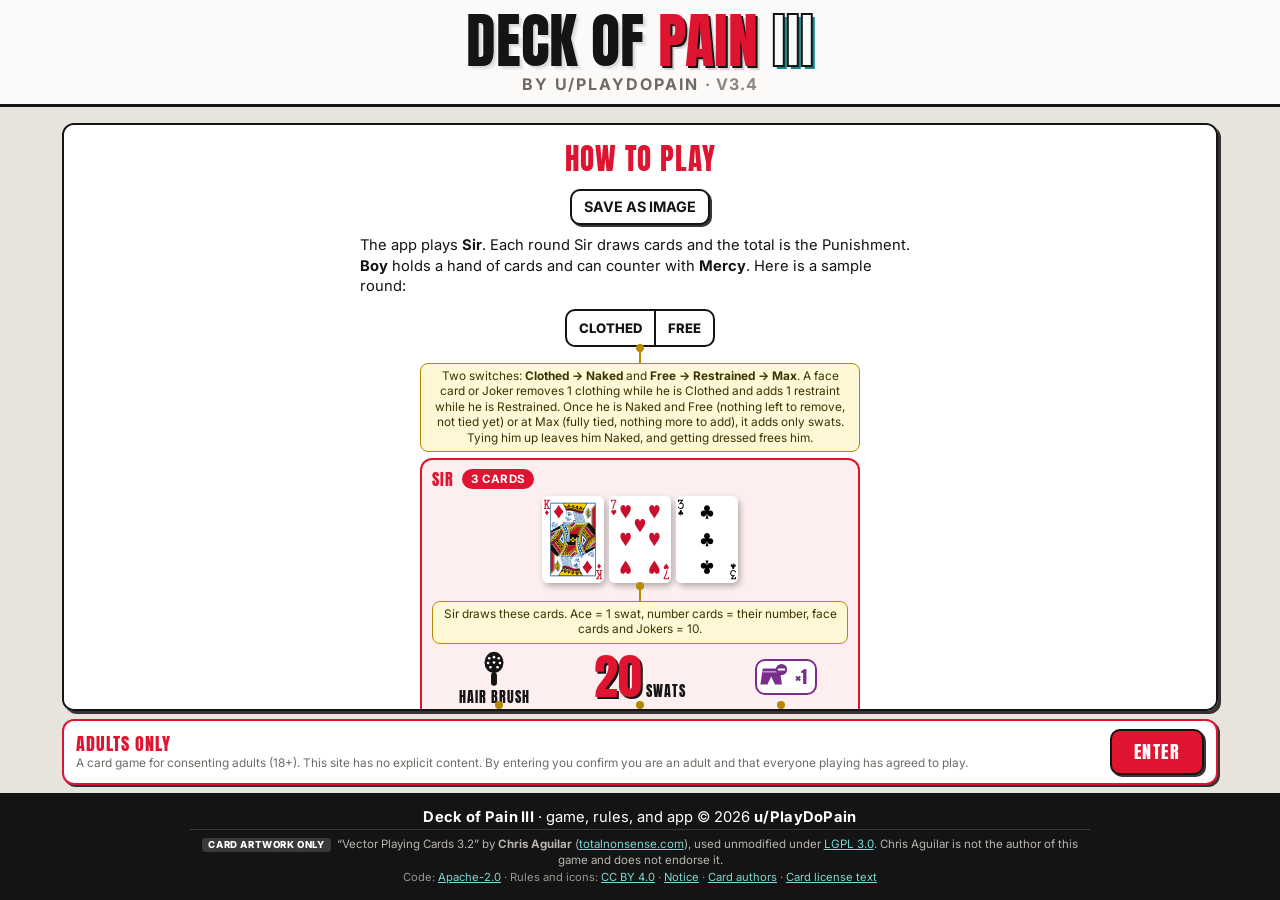
==== commit 1c5ab1bc: "Replace the three-way state toggle with Clothed/Naked and Free/Restrained/Max switches Tying him up " ====
--- a/index.html
+++ b/index.html
@@ -29,9 +29,9 @@
 
       <div class="rules-demo">
         <div class="d-state">
-          <div class="toggle"><button type="button" class="clothed on">Clothed</button><button type="button" class="restrained">Restrained</button><button type="button" class="max">Max</button></div>
+          <div class="toggle states"><button type="button">Clothed</button><button type="button">Free</button></div>
         </div>
-        <div class="callout" style="--x:50%"><div class="cl-box">Face cards and Jokers either remove 1 clothing or add 1 restraint, depending on this switch. <b>Max</b> means nothing is left to remove or add, so only swats count.</div></div>
+        <div class="callout" style="--x:50%"><div class="cl-box">Two switches: <b>Clothed → Naked</b> and <b>Free → Restrained → Max</b>. A face card or Joker removes 1 clothing while he is Clothed and adds 1 restraint while he is Restrained. Once he is Naked and Free (nothing left to remove, not tied yet) or at Max (fully tied, nothing more to add), it adds only swats. Tying him up leaves him Naked, and getting dressed frees him.</div></div>
 
         <div class="d-sir">
           <h3 class="ph">Sir <span class="tag">3 cards</span></h3>
@@ -162,6 +162,7 @@
 <footer class="credits">
   <p class="cr-game"><b>Deck of Pain III</b> · game, rules, and app © 2026 <b>u/PlayDoPain</b><span class="cr-short"> · card art by Chris Aguilar (LGPL 3.0), unmodified</span></p>
   <p class="cr-art"><span class="cr-label">Card artwork only</span>“Vector Playing Cards 3.2” by <b>Chris Aguilar</b> (<a href="https://totalnonsense.com/open-source-vector-playing-cards/" target="_blank" rel="noopener">totalnonsense.com</a>), used unmodified under <a href="https://www.gnu.org/licenses/lgpl-3.0.html" target="_blank" rel="noopener">LGPL 3.0</a>. Chris Aguilar is not the author of this game and does not endorse it.</p>
+  <p class="cr-updated" id="cr-updated" hidden>Last updated <span id="last-updated" data-ts="__BUILD_TIME__"></span></p>
   <p class="cr-links">Code: <a href="https://github.com/PlayDoPain/DeckOfPain/blob/main/LICENSE" target="_blank" rel="noopener">Apache-2.0</a> · Rules and icons: <a href="https://github.com/PlayDoPain/DeckOfPain/blob/main/LICENSE-CONTENT-CC-BY-4.0.txt" target="_blank" rel="noopener">CC BY 4.0</a> · <a href="https://github.com/PlayDoPain/DeckOfPain/blob/main/NOTICE" target="_blank" rel="noopener">Notice</a> · <a href="assets/credits/AUTHORS.txt">Card authors</a> · <a href="assets/credits/LGPL%203.0%20-%20LICENSING%20INFORMATION.txt">Card license text</a></p>
 </footer>
 
--- a/css/style.css
+++ b/css/style.css
@@ -49,12 +49,13 @@
 .btn-big{font-family:'Anton',Impact,sans-serif; font-weight:400; font-size:1.4rem; letter-spacing:1.5px; padding:12px 30px; min-height:56px;}
 .center-actions{display:flex; justify-content:center; gap:14px; flex-wrap:wrap; margin-top:18px;}
 
-/* ---- toggles (Clothed / Restrained / Max, and player count) ---- */
+/* ---- toggles (player count, and the Clothed/Naked and Free/Restrained switches) ---- */
 .toggle{display:flex; border:2px solid var(--ink); border-radius:10px; overflow:hidden; background:#fff;}
 .toggle button{flex:1; border:0; background:transparent; padding:9px 14px; min-height:44px; font-weight:800; white-space:nowrap;}
 .toggle button.on{background:var(--ink); color:#fff;}
-.toggle button.restrained.on{background:var(--clothes);}
-.toggle button.max.on{background:var(--punish);}
+.toggle.states button.on{background:var(--clothes); color:#fff;}
+.toggle.states button.max.on{background:var(--ink);}
+.toggle.states button + button{border-left:2px solid var(--ink);}
 .toggle button:disabled{opacity:.4; cursor:not-allowed;}
 
 /* ---- cover: scrollable rules, small persistent adults box ---- */
@@ -229,7 +230,7 @@
 .over-box h3{font-family:'Anton',Impact,sans-serif; font-weight:400; letter-spacing:1px; margin-top:22px;}
 .over-box h3.first{margin-top:0;}
 .over-date{margin:-6px 0 12px;}
-.big-stats{display:grid; grid-template-columns:repeat(auto-fit,minmax(140px,1fr)); gap:10px;}
+.big-stats{display:grid; grid-template-columns:repeat(3,1fr); gap:10px;}
 .big-stats div{border:2px solid var(--ink); border-radius:10px; padding:10px; text-align:center; background:var(--paper);}
 .big-stats b{display:block; font-family:'Anton',Impact,sans-serif; font-weight:400; font-size:2.2rem; color:var(--punish); line-height:1.1;}
 .big-stats span{font-size:.72rem; font-weight:800; letter-spacing:.7px; color:var(--muted);}
@@ -254,6 +255,18 @@
 .sub{font-style:normal; font-size:.62rem; font-weight:800; letter-spacing:.3px; color:#fff; background:var(--pc); border-radius:6px; padding:1px 6px; white-space:nowrap;}
 .istat .iname{display:flex; flex-direction:column; align-items:flex-start;} .istat .subs{justify-content:flex-start; margin-top:2px;}
 
+/* privileges on the stats screen: one block per state, each Boy's history inside */
+.priv-stats{display:grid; grid-template-columns:1fr 1fr; gap:12px;}
+.pv{border:3px solid var(--mercy); border-radius:12px; background:#fff; overflow:hidden; padding:0 12px 6px;}
+.pv h4{margin:0 -12px 6px; padding:6px 12px; background:var(--mercy); color:#fff; font-family:'Anton',Impact,sans-serif; font-weight:400; font-size:1.4rem; letter-spacing:1px;}
+.pv-row{display:flex; align-items:flex-start; gap:10px; padding:6px 0; border-bottom:1px solid rgba(0,0,0,.1);}
+.pv-row:last-child{border-bottom:0;}
+.pv-who{flex:0 0 auto; min-width:4.6em; text-align:center; font-size:.78rem; font-weight:800; letter-spacing:.3px; color:#fff; background:var(--pc); border-radius:7px; padding:2px 8px;}
+.pv-chain{flex:1; min-width:0; font-weight:600; line-height:1.35; overflow-wrap:anywhere;}
+.pv-step{color:var(--muted);}
+.pv-arrow{color:var(--muted); margin:0 .4em;}
+.pv-now{font-weight:800; color:var(--ink);}
+
 /* ---- footer & modal ---- */
 .credits{background:var(--ink); color:#cfcac4; font-size:.78rem; padding:12px 14px calc(12px + var(--safe-b)); text-align:center;}
 .credits p{margin:2px auto; max-width:900px;} .credits a{color:#7fd6d4;}
@@ -261,8 +274,9 @@
 .cr-art{margin-top:6px; padding-top:6px; border-top:1px solid #3a3a3a; font-size:.72rem; color:#b9b4ae;}
 .cr-label{display:inline-block; background:#3a3a3a; color:#fff; border-radius:4px; padding:0 6px; margin-right:6px; font-size:.6rem; font-weight:800; letter-spacing:.6px; text-transform:uppercase;}
 .cr-links{font-size:.7rem; color:#9a958f;}
+.cr-updated{font-size:.7rem; color:#9a958f;}
 .cr-short{display:none;}
-body.game-active .credits .cr-art,body.game-active .credits .cr-links{display:none;}
+body.game-active .credits .cr-art,body.game-active .credits .cr-links,body.game-active .credits .cr-updated{display:none;}
 body.game-active .credits .cr-short{display:inline;}
 body.game-active .credits .cr-game{font-size:inherit; color:#e6e1db;}
 .modal{position:fixed; inset:0; background:rgba(0,0,0,.6); display:flex; align-items:center; justify-content:center; padding:16px; z-index:50; animation:fadeIn .2s ease;}
@@ -270,6 +284,12 @@
 .modal-box h3{font-family:'Anton',Impact,sans-serif; font-weight:400; font-size:1.5rem; color:var(--punish);}
 .modal-box input{width:100%; padding:10px 12px; font-size:16px; border:2px solid var(--ink); border-radius:8px;}
 .modal-actions{display:flex; gap:10px; justify-content:flex-end; margin-top:16px; flex-wrap:wrap;}
+.modal-box.centered{text-align:center; max-width:320px;}
+.modal-box.centered .modal-actions{justify-content:center;}
+.pos-wrap{margin:-4px auto 0;}
+.pos-sign{display:block; width:210px; height:210px; margin:0 auto; animation:nudge 2.4s ease-in-out infinite;}
+.btn-ready{font-family:'Anton',Impact,sans-serif; font-weight:400; font-size:1.25rem; letter-spacing:1.5px; padding:8px 30px;}
+@keyframes nudge{0%,100%{transform:translateY(0);}50%{transform:translateY(-3px);}}
 
 /* ---- rotate prompts ---- */
 .rotate{display:none;}
@@ -289,6 +309,7 @@
 }
 
 @media (max-width:820px){
+  .priv-stats{grid-template-columns:1fr;}
   .setup-grid,.setup-grid:has(.boy-boxes.two){grid-template-columns:1fr;}
   .boy-boxes.two{grid-template-columns:1fr;}
 }
@@ -461,8 +482,13 @@
 body.mode-duo .boards.duo .p-boy .cardbtn,body.mode-duo .boards.duo .p-boy .hand.dense .cardbtn,body.mode-duo .boards.duo .p-boy .hand.denser .cardbtn{width:calc((100% - 30px) / 6);}
 body.mode-duo .boards.duo .swat-num{font-size:58px;}
 body.mode-duo .boards.duo .impl-icon{width:48px; height:48px;}
-body.mode-duo .boards.duo.compact .p-sir .cardwrap{flex:0 1 54px;}
-body.mode-duo .boards.duo.compact .p-boy .cardbtn,body.mode-duo .boards.duo.compact .p-boy .hand.dense .cardbtn,body.mode-duo .boards.duo.compact .p-boy .hand.denser .cardbtn{width:calc((100% - 30px) / 7);}
+body.mode-duo .boards.duo.compact .p-sir{display:block;}
+body.mode-duo .boards.duo.compact .p-sir .ph{flex-direction:row; align-items:center; gap:8px; margin:0 0 3px; font-size:.95rem;}
+body.mode-duo .boards.duo.compact .p-sir .ph .tag{font-size:.72rem; padding:2px 9px; margin:0;}
+body.mode-duo .boards.duo.compact .p-sir .cards{justify-content:center;}
+body.mode-duo .boards.duo.compact .p-sir .cardwrap{flex:0 1 48px;}
+body.mode-duo .boards.duo.compact .p-boy .cardbtn,body.mode-duo .boards.duo.compact .p-boy .hand.dense .cardbtn,body.mode-duo .boards.duo.compact .p-boy .hand.denser .cardbtn{width:calc((100% - 35px) / 8);}
+body.mode-duo .boards.duo.compact .p-boy .hand{gap:5px; padding-top:10px;}
 body.mode-duo .boards.duo.compact .swat-num{font-size:42px;}
 body.mode-duo .boards.duo.compact .impl-icon{width:30px; height:30px;}
 body.mode-duo .boards.duo .act-btns .btn{width:92px; font-size:.78rem;}
